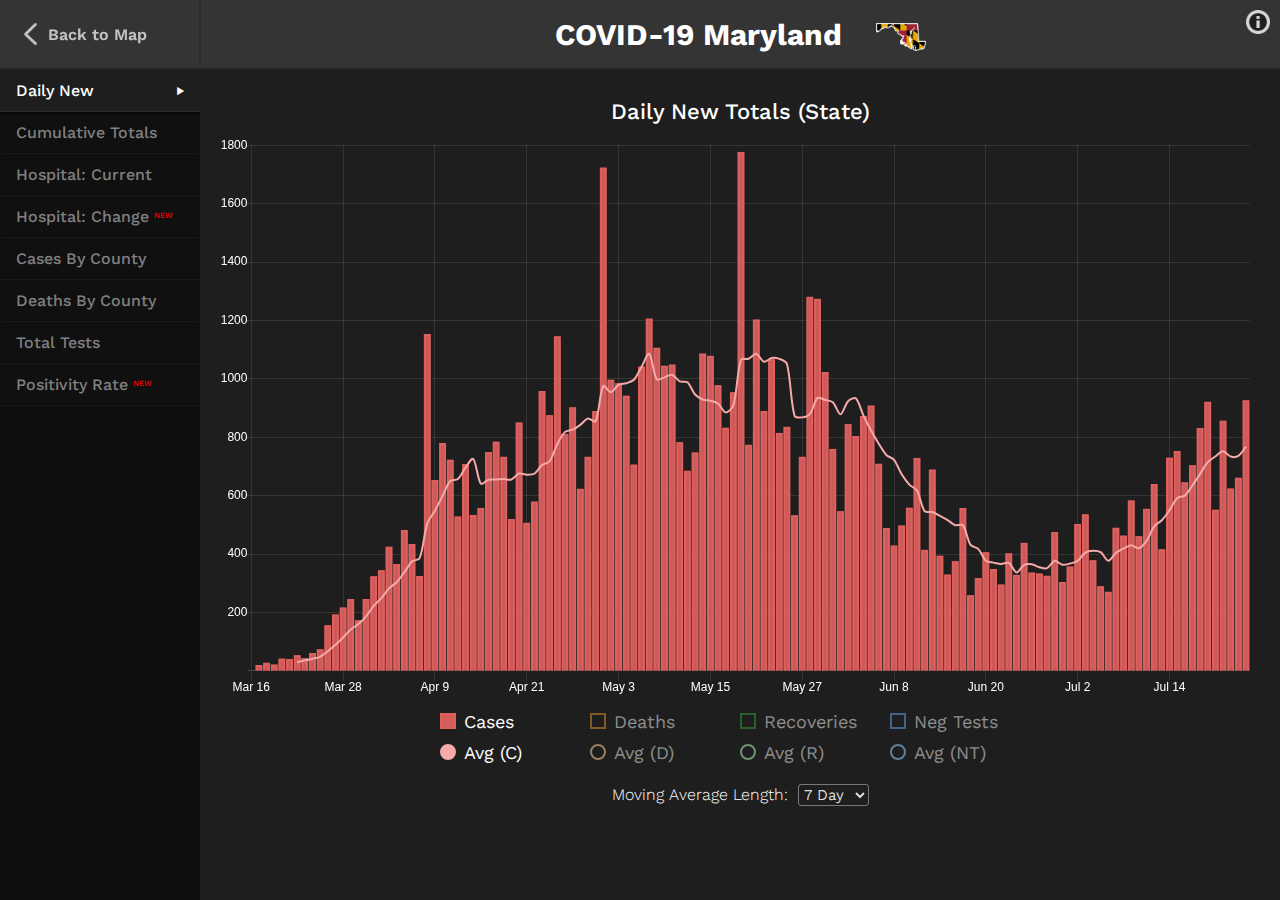
==== charts.html @ 228c08dd "Added daily new hosp chart to charts only + fixed home pg. legend" ====
<!doctype html>
<html lang="en">
<head>
  <meta charset="utf-8">
  <title>Charts - COVID-19 MD | Visualizing COVID-19 Case Data in Maryland and its counties</title>
  
  <meta name="viewport" content="width=device-width, initial-scale=1.0, maximum-scale=1.0, user-scalable=no" />
  <meta name="description" content="COVIDMD aggregates publically available covid-19 data in the state of Maryland and attempts to graph them in useful ways. This includes total cases, deaths, and recoveries over time, daily change in cases, deaths, and recoveries, and cumulative cases totals per Maryland county.">
  <meta name="theme-color" content="#303030" />
  <meta property="og:image" content="img/countycasesline.png" />
  
  <!-- Designed and developed by T Wilson ---------->
  <!-- Contact address: mail@covidmd.info ---------------->
  
  <!-- COVID MD (covidmd.info) by Tristan Wilson is licensed under a ------------------------>
  <!-- Creative Commons Attribution-NonCommercial-ShareAlike 4.0 International License.------>
  <!-- Based on data at https://en.wikipedia.org/wiki/2020_coronavirus_pandemic_in_Maryland-->
  <!-- and https://coronavirus.maryland.gov/ ------------------------------------------------>
  
  <link href="css/universal.css" rel="stylesheet" type="text/css">
  <link href="css/chartsonlyNewStyle.css" rel="stylesheet" type="text/css">
  <link href="css/bootstrap.css" rel="stylesheet" type="text/css">
  <link rel="stylesheet" href="css/leaflet.css"/>

  <!-- Global site tag (gtag.js) - Google Analytics -->
  <script async src="https://www.googletagmanager.com/gtag/js?id=UA-113461588-3"></script>
  <script>
    window.dataLayer = window.dataLayer || [];
    function gtag(){dataLayer.push(arguments);}
    gtag('js', new Date());
  
    gtag('config', 'UA-113461588-3');
  </script>


  <!--<script type="text/javascript" src="js/leaflet.js"></script>-->
  <script type="text/javascript" src="js/Chart.bundle.js"></script>
  <script type="text/javascript" src="js/utils.js"></script>

</head>

<body>
  

  <div id="container-charts">
  
    <div class="container-header">
    
      <nav class="mainNav">
        <a href="/" aria-label="Link back to home page"></a>
      </nav>  
  
      <h1>COVID-19 Maryland <img src="img/mdflagmap-lg.png" aria-hidden="true" alt="Maryland flag icon" id="mdflag"></h1>
      
      <div class="container-i" id="container-i-charts">
        <button id="button-i" aria-label="Button to open information pane about this website and its creator"></button>
        <div id="panelDesc">
          <h2>About this Project</h2>
          <p>COVIDMD is an attempt to track, aggregate, and display publically available COVID-19 data in a single, user friendly location </p>
          <h3>Data Sources</h3>
          <p>This website aggregates data from the following public sources:</p>
          <ul>
            <li><a href="https://coronavirus.maryland.gov/">Maryland Department of Health</a></li>
            <li><a href="https://github.com/nytimes/covid-19-data">New York Times: COVID-19 Data Repository</a></li>
            <li><a href="https://en.wikipedia.org/wiki/2020_coronavirus_pandemic_in_Maryland">Wikipedia: 2020 Coronavirus in Maryland</a></li>
          </ul>
          <div class="divider"></div>
          
          
          <h3>Creative Commons</h3>
          <div class="ccDesc">
            <p xmlns:dct="http://purl.org/dc/terms/" href="http://purl.org/dc/dcmitype/InteractiveResource" property="dct:title" rel="dct:type">COVID MD is licensed under:</p>
             <a rel="license" href="http://creativecommons.org/licenses/by-nc-sa/4.0/">Creative Commons Attribution-NonCommercial-ShareAlike 4.0 International License <img alt="Creative Commons License" src="https://i.creativecommons.org/l/by-nc-sa/4.0/80x15.png"/></a>        
          </div>
          
          <h3>Created By</h3>
          <p>T. Wilson</p>
          <ul>
            <li><a href="mailto:mail@covidmd.info">mail@covidmd.info</a></li>
          </ul>
        </div>
      </div>
      
    </div>


    <div class="container-chart-area">
    
      <!-------- Tabs for toggling charts -------->
      
      <div id="container-toggle-tabs" class="container-toggle-tabs">

        <a id="dropdownHead" href="javascript:void(0);" class="mobile-only" aria-expanded="false"><div id="labelDropdownHead"><p>Select a Chart</p><span class="arrowHoriz"></span></div></a>
        <ul class="box-toggle-tabs">
          <li class="toggle-tab active-tab" role="button" tabindex="0" href="#dailycases">Daily New</li>
          <li class="toggle-tab" role="button" tabindex="0" href="#totalcases">Cumulative Totals</li>
          <li class="toggle-tab" role="button" tabindex="0" href="#hospitalizations">Hospital: Current</li>
          <li class="toggle-tab" role="button" tabindex="0" href="#dailyhospitalizations">Hospital: Change <sup class="new-tag">NEW</sup></li>
          <li class="toggle-tab" role="button" tabindex="0" href="#casesbycounty">Cases By County</li>
          <li class="toggle-tab" role="button" tabindex="0" href="#deathsbycounty">Deaths By County</li>
          <li class="toggle-tab" role="button" tabindex="0" href="#totaltests">Total Tests</li>
          <li class="toggle-tab" role="button" tabindex="0" href="#totaltests">Positivity Rate <sup class="new-tag">NEW</sup></li>
        </ul>
        
      </div>
      
      
      <!-------- Charts Rendering Area -------->
      
      <div class="container-stdcharts" id="container-stdcharts">

        <div id="dailychart" class="stdcharts tab-content active-tab-content">
          <h2 class="chartTitle">Daily New Totals (State)</h2>
          <canvas id="canvasDaily"></canvas>
          <div id="legendContainerDaily"></div>
          <div class="containerDropdownCustom">
            <form>
              <label for="avgLengthMenu">Moving Average Length:</label>
              <select name="avgLengthMenu" id="avgLengthMenu" onchange="updateDatasetAvgDaily()">
                <option value="3">3 Day</option>
                <option value="7" selected>7 Day</option>
                <option value="10">10 Day</option>
                <option value="14">14 Day</option>
              </select>
            </form>
          </div>
        </div>
        
        <div id="cumulchart" class="stdcharts tab-content">
          <h2 class="chartTitle">Cumulative Totals (State)</h2>
          <canvas id="canvasCumul"></canvas>
          <div id="legendContainerCumul"></div>
        </div>

        <div id="hospchart" class="stdcharts tab-content">
          <h2 class="chartTitle">Current Hospitalizations (State)</h2>
          <canvas id="canvasHosp"></canvas>
          <div id="legendContainerHosp"></div>
        </div>

        <div id="dailyhospchart" class="stdcharts tab-content">
          <h2 class="chartTitle">Change in Hospitalizations (Stacked)</h2>
          <canvas id="canvasDailyHosp"></canvas>
          <div id="legendContainerDailyHosp"></div>
        </div>
        
        <div id="cntychart" class="stdcharts tab-content">
          <h2 class="chartTitle">Cumulative Cases by County</h2>
          <canvas id="canvasCnty"></canvas>
          <div id="legendContainerCnty"></div>
        </div>

        <div id="cntydthchart" class="stdcharts tab-content">
          <h2 class="chartTitle">Cumulative Deaths by County</h2>
          <canvas id="canvasCntyDth"></canvas>
          <div id="legendContainerCntyDth"></div>
        </div>

        <div id="testchart" class="stdcharts tab-content">
          <h2 class="chartTitle">Cumulative Test Data (State)</h2>
          <canvas id="canvasTest"></canvas>
          <div id="legendContainerTest"></div>
        </div>
        
        <div id="posratechart" class="stdcharts tab-content">
          <h2 class="chartTitle">Positivity Rate; 7 Day Avg (Reported)</h2>
          <canvas id="canvasPosRate"></canvas>
          <div id="legendContainerPosRate"></div>
        </div>
        
        <div id="forceScrollbar"></div>
      </div>
      
    </div>  
    
  </div>

  <script type="text/javascript" src="js/jquery-3.4.1.min.js"></script>
  <script type="text/javascript" src="js/us-counties.js"></script>
  <script type="text/javascript" src="js/latest.js"></script>
  <script type="text/javascript" src="js/variables.js"></script>
  <script type="text/javascript" src="js/chartsonly.js"></script>
  
  <!-- jQuery for controlling tabbed content-->
  <script type="text/javascript">
  // Toggles active tab and active tabbed content
  $(document).ready(function () {  
     var hash = $.trim( window.location.hash );
     if (hash){ $('.toggle-tab[href$="'+hash+'"]').focus();
     toggleTabs();
     } else{}
  });

  function toggleTabs() {
    var currentTabIndex = $(document.activeElement).index();

    $(".toggle-tab:eq(" + currentTabIndex + ")") 
      .addClass("active-tab")
      .parents("ul.box-toggle-tabs")
      .find("li")
      .not($(".toggle-tab:eq(" + currentTabIndex + ")"))
      .removeClass("active-tab");
    $(".tab-content:eq(" + currentTabIndex + ")")
      .addClass("active-tab-content")
      .parents("#container-stdcharts")
      .find(".tab-content")
      .not($(".tab-content:eq(" + currentTabIndex + ")"))
      .removeClass("active-tab-content");
  };

  //Accessibility: Force tabs to work with mouse OR keyboard only
  $(".box-toggle-tabs li").on('click', toggleTabs);
  $(".box-toggle-tabs li").on('keypress', function (e) {
      //enter key code is 13
      if (e.which == 13) {
          toggleTabs()
      }
  });

  
  
  //$('.toggle-tab').first().click();
  </script>
  
  
  <script type="text/javascript">     
  // Quick fix for Chrome on Android's URL bar height inclusion
  if($(window).width() <= 768) {
    var innerHeightFix = window.innerHeight;
    $("#container-charts").height(innerHeightFix);
  }else{
  }
    
    $(window).on('resize', function(){
      if($(window).width() <= 768) {
        var innerHeightFix = window.innerHeight;
        $("#container-charts").height(innerHeightFix);
      }else{
      }
    });
  </script>
  
  <script type="text/javascript">
    
    $("#dropdownHead").click(function() {
      //Toggles menu visibility and toggles menuExpanded class
      //$(".box-toggle-tabs").toggle(200).toggleClass("menuExpanded");
      $(".box-toggle-tabs").toggleClass("menuExpanded");
      
      //Checks status of menuExpanded class to set aria-expanded for accessibility
      if ($(".box-toggle-tabs").hasClass("menuExpanded")){
        $("#dropdownHead").attr("aria-expanded","true");
      }else{
        $("#dropdownHead").attr("aria-expanded","false");
      }
    });
    
    //Hides menu, removes menuExpanded class, and sets aria-exp to "false" when menu item is selected
    $(".toggle-tab").click(function() {
     if($(window).width() <= 767) {
       $(".box-toggle-tabs").removeClass("menuExpanded");
       $("#dropdownHead").attr("aria-expanded","false");
     }else{}
    });
    
  </script>
  
  
  <script type="text/javascript">
  // jQuery for controlling i panel content
  $("#button-i").click(function () {
    $(this).toggleClass("buttonActive")
    if ($("#panelDesc").hasClass("panelActive")){
      $("#panelDesc").slideUp(200).removeClass("panelActive")
      } else {
      $("#panelDesc").slideDown(200).addClass("panelActive")
      }
  });
  </script>

</body>

</html>
---- css/universal.css ----
@charset "utf-8";
/* CSS Document */

@import url('https://fonts.googleapis.com/css2?family=Work+Sans:ital,wght@0,300;0,400;0,500;0,600;1,300;1,400;1,500;1,600&display=swap');

*{font-family: 'Work Sans', sans-serif;}
*:focus{outline:1px dashed rgba(255,212,105,.5) !important;}

/*---- Scrollbar Styles ----*/

  ::-webkit-scrollbar {
    width: 8px;
  }

  ::-webkit-scrollbar-track {
    box-shadow: inset 0 0 2px rgba(100, 100, 100, 1);
    border-radius: 5px 5px 0 0;
    background: rgba(10, 10, 10, .5);
  }
  ::-webkit-scrollbar-thumb {
    background: rgba(60, 60, 60, 1.0);
    border-radius: 5px;
    border: 1px solid rgba(40, 40, 40, 1.0);
  }
  ::-webkit-scrollbar-thumb:hover {
    background: rgba(90, 90, 90, 1);
  }


.divider{
  display:block;
  width:100%;
  height:1px;
  margin: 15px 0 15px 0;
  background:rgba(0,0,0,0.2);
}

.mobile-only,
.mobile-xs-only{display:none;}

.a11y{
  position:absolute;
  display:block;
  height:0;
  width:0;
  opacity:0;
  font-size:1px;
  color:rgba(0,0,0,0);
  background:rgba(0,0,0,0);
}

.strike{text-decoration:line-through; cursor:not-allowed !important;}

@media(max-width:767px){.mobile-only{display:initial !important;}}
@media(max-width:575px){.mobile-xs-only{display:initial !important;}}



/* --- i-Button & About Pane --- */
.container-i {
 position:absolute;  
 display:block;
 z-index:3040;
 top:0;
 left:0;
 padding:0 !important; 
 margin:0 !important;  
}

#button-i {
 position:absolute;  
 display:block;  
 z-index:3042;
 padding:0px !important; 
 width: 44px;
 height:44px;
 margin:0 !important;
 border:none;
 background-color:none;
 background:url(../img/infosm.png) no-repeat;
 background-size:24px 24px;
 background-position:center center;
 opacity:.8;
 outline-offset: -4px;
 transition:.2s ease all;
}


#button-i:hover,
#button-i:focus{
 opacity:1;
 transition:.2s ease opacity;
}

#button-i.buttonActive{
 background:url(../img/infosmclose2.png) no-repeat;
 background-size:24px 24px;
 background-position:center center;
  outline-offset: -4px;
 transition:.2s ease all;
}

#panelDesc{
 position:absolute !important; 
 display:none;
 z-index:3040;
 width:30vw;
 min-width:425px;
 top:0px;
 left:2px;
 padding:35px 10px 7.5px 10px !important; 
 margin:0px !important;
 border-radius:0 0 5px 5px;
 background:rgba(255,255,255,1);
 box-shadow:0 2px 4px 0 rgba(0,0,0,.2);
}

#container-i-charts{
  width: 100%;
}
#container-i-charts #button-i{
  right:0;
}
#container-i-charts #panelDesc{
 left:initial;
 right:2px;
 padding:0px 45px 7.5px 10px !important;
}


#panelDesc.panelActive{}

#panelDesc h2,
#panelDesc h3{
 position:relative;
 display:block;
 padding:0 !important; 
 font-weight:500;
}
#panelDesc h2{
 margin:7.5px 0 0 0 !important;
 font-size: 16px; 
}
#panelDesc h3{
 margin:12.5px 0 0 0 !important;
 font-size: 14px; 
}

#panelDesc p,
#panelDesc a,
#panelDesc ul li,
#panelDesc ul li p,
#panelDesc ul li a,
#panelDesc .ccDesc p,
#panelDesc .ccDesc a{
 font-size:12px;
 line-height:120% !important;
}

#panelDesc p{
 position:relative;
 display:block;
 padding:0 !important; 
 margin:0 !important;
}

#panelDesc a{
 position:relative;
 display:inline-block;
 padding:0 !important; 
 margin:0 !important;
 font-weight:400;
 color:rgba(142,10,10,1.00);
  white-space: pre-wrap; /* CSS3 */    
  white-space: -moz-pre-wrap; /* Mozilla, since 1999 */
  white-space: -pre-wrap; /* Opera 4-6 */    
  white-space: -o-pre-wrap; /* Opera 7 */    
  word-wrap: break-word; /* Internet Explorer 5.5+ */
}

#panelDesc ul{
  padding: 0 0 0 7.5px !important;
  margin: 0 0 0 0 !important;
  list-style-type: circle !important;
  list-style-position: inside;
}

#panelDesc ul li{
  margin: 5px 0 5px 0;
}

#panelDesc ul li a{
  margin-left: -3px !important;
}

#panelDesc .ccDesc p{
  margin-bottom: 2.5px !important;
}


@media(max-width:767px){
  .container-i {
   width:100% !important;
  }
  #button-i{
   width:45px;
   height:45px;
   right:1vw;
  }
  #container-i-charts #button-i{
   top:3px;
  }
  #panelDesc,
  #container-i-charts #panelDesc{
   left:1vw;
   right:1vw;
   width:98vw;
   min-width:initial !important;
   padding:0px 45px 7.5px 10px !important; 
  }
}

/*For New Charts Page Design When Implemented (Fixes i-button positioning*/
/*@media(max-width:767px){
  .container-i {
   width:100% !important;
  }
  #button-i{
   width:45px;
   height:45px;
   right:1vw;
  }
  #container-i-charts #button-i{
   top:10px;
  }
  #panelDesc,
  #container-i-charts #panelDesc{
   left:1vw;
   right:1vw;
   width:98vw;
   min-width:initial !important;
   padding:0px 45px 7.5px 10px !important; 
  }
  #panelDesc{
   padding:0px 45px 7.5px 10px !important; 
  }
  #container-i-charts #panelDesc{
    padding:10px 45px 7.5px 10px !important; 
  }
}
*/
---- css/chartsonlyNewStyle.css ----
@charset "utf-8";
/* CSS Document */

html{}

@media(max-width: 768px){
  html, body{height:100%; color:rgba(109,81,117,1.00)}
}

#container-charts{
  position:relative;
  /*Flex Child Positioning*/
  display:flex;
  flex-flow:column nowrap;
  z-index:1000;
  height:100vh;
  width:100vw;
  overflow-x:hidden;
  overflow-y:scroll;
  left:0;
  right:0;
  background: rgba(30,30,30,1)
}

@media(max-width:767px){
 #container-charts{
   overflow-y:initial;
 }
}
/* ----------------------------- */
/* ------ Header Styles -------- */
/* ----------------------------- */
.container-header{
  position:relative;
  display:flex;
  align-items: center;
  /*Flex Self Positioning*/
  order:1;
  flex-basis:70px;
  flex-shrink:0;
  padding: 0 0;
  background:rgba(52,52,52,1);
  /*border-bottom:1px solid rgba(255,255,255,.1);*/
  border-bottom:2px solid rgba(36,36,36,1);
  box-shadow:0px 1px 1px 0 rgba(0,0,0,0.4)
}

.container-header h1{
  position:relative;
  display:block;
  flex-basis:auto;
  flex-grow:1;
  margin:0 0 0 0;
  padding:0;
  color: #fff;
  font-size:30px;
  line-height:45px;
  text-align:center;
}

.container-header h1 img{
  position:relative;
  display:inline-block;
  width:50px;
  margin:0 0 0 25px;
  font-size:0px;
}


.mainNav{
 position:relative;
 display:flex;
 align-items:center;
 left:0px;
 height:100%;
 width:201px;
 padding: 0 0 0 20px;
 z-index:3000;
 border-right:2px solid rgba(45,45,45,1);
}

.mainNav a{
 position:relative;
 display:block;
 height:22px;
 width:20px;
 color:#fff;
 font-weight:600;
 text-decoration:none !important;
 background-image:url("../img/back-active.png");
 background-position: center;
 background-repeat: no-repeat; 
 background-size: contain;
 opacity:.7;
  transition:.3s ease opacity;
}
.mainNav a:after{
  content:"Back to Map";
  position:relative;
  white-space:nowrap;
  margin-left:140%;
  font-size:16px;
  line-height:20px;
  padding:10px 0;
  text-decoration:none !important;
  opacity:1;
  transition:.3s ease all;
}
.mainNav a:hover,
.mainNav a:focus{
 color:#fff;
 font-weight:600;
 opacity:1;
  transition:.3s ease opacity;
}
.mainNav a:hover:after{
  margin-left:120%;
  text-decoration:underline !important;
    transition:.3s ease all;
}

@media(max-width: 768px){
  .container-header{
    flex-basis:65px;
    padding: 0px 0;
  }
  .container-header h1{
    margin:0px;
    font-size:22px;
    line-height:65px;
    text-align:center;
  }
  .container-header h1 img{
    width:36px;
    margin:0 0 0 15px;
  }
  .mainNav{
   display:flex;
   justify-content:center;
   align-items:center;
   height:100%;
   width:30px;
   top:0;
   left:0;
   padding:0 0 0 0;
   z-index:3000;
  }
  .mainNav a{
   height:100%;
   background-size: auto 35%;
  }
  .mainNav a:after{
    content:"";
    font-size:16px;
    line-height:20px;
    margin-left:105%;
  }
}

/* ----------------------------- */
/* ------ Chart Styles --------- */
/* ----------------------------- */

.container-chart-area {
  position:relative;
  display:block;
  order:2;
  flex-grow:0;
  flex-shrink:1;
  flex-basis:100%;
  padding:0 0 0 0 !important;
  margin:0 !important;
  background: transparent;
}

.container-toggle-tabs{
  position:relative;
  float:left;
  width:200px;
  height:100%;
  background: rgba(14,14,14,1.00);
}
.box-toggle-tabs{
  position:relative;
  /*Flex Child Positioning*/
  display:flex;
  flex-direction:column;
  flex-wrap:nowrap;
  justify-content: flex-start;
  /*Flex Self Positioning*/
  /*flex-basis:180px;
  flex-grow:0;
  flex-shrink:0;*/
  width:100%;
  height:100%;
  padding:0 !important;
  margin:0 !important;
  z-index:4000;
  background: rgba(14,14,14,1.00);
}

.toggle-tab {
  position:relative;
  display:block;
  /*Flex Self Positioning*/
  flex-grow:0;
  flex-basis:40px;
  align-self:flex-start;
  width:100%;
  padding:0 15px;
  margin: 0;
  line-height:40px;
  list-style: none;
  text-align:left;
  font-weight:500;
  color:rgba(255,255,255,0.48);
  background: rgba(38,38,38,.1);
  border-top:1px solid transparent;
  border-bottom: 1px solid rgba(100,100,100,0.1);
  border-left:1px solid transparent;
  border-right:1px solid transparent;
  cursor:pointer;
  outline:none !important;
   box-shadow: 0 -1px 1px 0 rgba(0,0,0,0),
               0 -1px 1px 0 rgba(0,0,0,.1) inset;
    transition: .2s ease-out height .1s, .05s ease background, .05s ease color;
}

.toggle-tab.active-tab {
  z-index:3020 !important;
  color:rgba(255,255,255,1);
  background: rgba(30,30,30,1);
  border-top:1px solid transparent;
  border-bottom: 1px solid rgba(100,100,100,0.2);
  border-left:1px solid transparent;
  border-right:1px solid transparent;
  box-shadow: -1px 1px 1px 0px rgba(0,0,0,0.5), 
              -1px 2px 1px 1px rgba(0,0,0,0.2),
              /*This Last shadow mimics upper border*/
              0px -1px 0px 0px rgba(100,100,100,0.2); 
    transition: .1s ease all;
}
.toggle-tab.active-tab:first-child {
  box-shadow: -1px 1px 1px 0px rgba(0,0,0,0.5), 
              -1px 2px 1px 1px rgba(0,0,0,0.2),
              /*This Last shadow mimics upper border*/
              0px -1px 0px 0px rgba(00,00,00,0.0); 
}

.toggle-tab:hover,
.toggle-tab:focus,
.toggle-tab.active-tab:hover,
.toggle-tab.active-tab:focus{
  border-left:1px solid transparent;
  border-right:1px solid transparent;
    transition: .2s ease all;
}

.toggle-tab:hover,
.toggle-tab:focus{
  color:rgba(255,255,255,0.8);
  background: rgba(26,26,26,1);
  border-bottom: 1px solid rgba(100,100,100,0.1);
  box-shadow: -1px 1px 1px 0 rgba(0,0,0,0.5),
              0px -1px 0px 0px rgba(100,100,100,0.1);
}
.toggle-tab:focus{  
  text-decoration:underline;
}
.toggle-tab.active-tab:hover,
.toggle-tab.active-tab:focus{
  text-decoration:underline;
  color:rgba(255,255,255,1);
  background: rgba(30,30,30,1);
  border-top:1px solid rgba(100,100,100,0.2);
  border-bottom: 1px solid rgba(100,100,100,0.2);
  box-shadow: -1px 1px 1px 0 rgba(0,0,0,0.5);
  cursor:default;
}

.toggle-tab.active-tab:after {
  content:"\25B6";
  position:absolute;
  font-size:12px;
  right:15px;
  /*margin-left:-15px;*/
}

.toggle-tab .new-tag{
  position:relative;
  display:inline-block;
  color:red;
  font-size:8px;
}


.container-stdcharts{
  position:relative;
  display:inline-block;
  width:calc(100% - 200px);
  z-index:3000 !important; 
  margin:0;
  padding: 15px 15px;
  background: rgba(30,30,30,1)
}

.tab-content {order: 3 !important; display:none !important; }
.tab-content.active-tab-content {order:2 !important; display:block !important;}

.stdcharts{
  position:relative;
  z-index:3000 !important; 
  /*Flex Self Positioning*/
  width:100%;
  height:68vh;
  min-height:300px;
  max-height: calc(80vw * .55);
  padding: 0;
  background: rgba(30,30,30,1)
}
 
 /* #cumulchart,#dailychart,#hospchart,#cntychart,#cntydthchart,#testchart {}*/
 
.stdcharts .chartTitle{
 color:#fff;
 font-size:22px;
 font-weight:500;
 text-align:center;
 margin:10px 0;
}

.stdcharts canvas{
  width:100%;
  height:100%;
  margin:0 auto;
  padding:0;
}

@media(max-width: 768px){
  .container-chart-area{
    padding:0 0 0 0 !important;
  }

  @keyframes blinkAttention {
    0% {background:rgba(46,46,46,1)}
    40% {background:rgba(46,46,46,1);}
    48% {background:rgba(106,106,106,1);}
    56% {background:rgba(46,46,46,1);}
    64% {background:rgba(106,106,106,1);}
    72% {background:rgba(46,46,46,1);}
    80% {background:rgba(106,106,106,1);}
    88% {background:rgba(46,46,46,1);}
  }

  @keyframes shrinkDown {
    0% {height:0px;}
    30% {height:0px;}
    40% {height:342px;}
    90% {height:342px;}
    100% {height:0px;}
  }

  .container-toggle-tabs{
    z-index:3030;
    position:fixed;
    display:block;
    left:0;
    bottom:0px;
    width:100%;
    margin:0;
    height:auto;
    overflow:visible;
    background: rgba(21,21,21,.6);
  }

  #dropdownHead{
    z-index:4090;
    position:relative !important;
    display:flex !important;
    flex-direction: row;
    justify-content: center;
    flex-wrap:nowrap;
    order:1;
    width:100%;
    height:40px;
    padding:0px;
    color:#fff;
    background:rgba(46,46,46,1);
    border-top:0px solid rgba(36,36,36,1);
    box-shadow:0px -1px 0px 1px rgba(36,36,36,1),
               0px -2px 1px 0 rgba(0,0,0,0.2);
    animation: 3s ease-out 0s 1 blinkAttention;
  }


  #dropdownHead:focus{
    /*background:rgba(50,50,50,1);*/
    outline:none !important;
  }
  
  #dropdownHead:hover,
  #dropdownHead[aria-expanded="true"]{
    text-decoration:none !important;
    background:rgba(52,52,52,1);
    outline:none !important;
  }
  #dropdownHead[aria-expanded="true"]{
  }
  
  #labelDropdownHead{
    position:relative;
    display:flex;
    flex-direction:row;
    justify-content:center;
    align-items:center;
    height:40px;
    width:auto;
    margin:0 0 0 0;
    z-index:3000;
    /*border:1px solid #ffffff;*/
  }
  
  #labelDropdownHead p{
    position:relative;
    display:block;
    width:auto;
    height:auto;
    margin:0;
    padding:0 15px;
    font-size:16px;
    font-weight:500;
    line-height:40px;
    white-space:nowrap;
    border:none;
    background:rgba(0,0,0,0);
  }
  
  #dropdownHead .arrowHoriz {
    position: relative;
    display: block;
    width: 12px;
    height: 12px;
    margin: 0 0 0 0;
    -webkit-transform: rotate(0deg) translate(0, 3px);
            transform: rotate(0deg) translate(0, 3px);
    -webkit-transform-origin: center center;
            transform-origin: center center;
  }
  #dropdownHead[aria-expanded="false"] #labelDropdownHead .arrowHoriz{
    -webkit-transition: 0.2s transform ease .2s;
            transition: 0.2s transform ease .2s;
  }
  #dropdownHead[aria-expanded="true"] #labelDropdownHead .arrowHoriz{
    -webkit-transform: rotate(180deg) translate(0, 3px);
            transform: rotate(180deg) translate(0, 3px);
    -webkit-transition: 0.2s transform ease .2s;
            transition: 0.2s transform ease .2s;
  }
  
  .arrowHoriz:after{
    content:"";
    position: absolute;
    width: 12px;
    height: 12px;
    top: 0;
    margin:0;
    border-color:rgba(255,255,255,1.0);
    border-bottom: 2px solid;
    border-left: 2px solid;
    -webkit-transform: rotate(135deg);
            transform: rotate(135deg);
  }

  .box-toggle-tabs{
    position:relative;
    display:flex;
    order:2;
    width:100%;
    height:0px;
    overflow:hidden;
    animation: 3s ease-out 0s 1 shrinkDown;
    transition: .3s ease-out all;
  }

  
  .box-toggle-tabs.menuExpanded{
    position:relative;
    height:342px;
  }

  .toggle-tab {
    font-size:14px;
    line-height:40px;
  }
  
  .toggle-tab,
  .toggle-tab:hover,
  .toggle-tab:focus,
  .toggle-tab.active-tab,
  .toggle-tab.active-tab,
  .toggle-tab.active-tab:hover,
  .toggle-tab.active-tab:focus {
    box-shadow:none;
  }
  .toggle-tab.active-tab:after {
    transform:rotate(-90deg);
  }
  
  .container-stdcharts{
    width:100%;
    margin: 0 0 0 0;
    padding: 30px 5px 15px 7.5px;
  }
  .stdcharts{
   
  }
  #cumulchart,
  #dailychart,
  #hospchart,
  #dailyhospchart,
  #cntychart,
  #cntydthchart,
  #testchart,
  #posratechart{
    max-height: calc(95vw * .7);
  } 
  .stdcharts .chartTitle{
   font-size:18px;
   margin:0px 0 10px 0 !important;
  }  
}

@media (max-width: 575px){
  .toggle-tab {

  }
  .toggle-tab:hover,
  .toggle-tab:focus{

  }
  .toggle-tab.active-tab,
  .toggle-tab.active-tab:hover,
  .toggle-tab.active-tab:focus {

  }
  .stdcharts{
   margin:0 auto;
  }
  #cumulchart,
  #dailychart,
  #hospchart,
  #dailyhospchart,
  #cntychart,
  #cntydthchart,
  #testchart{
    max-height: calc(95vw * .6);
  } 
  .stdcharts .chartTitle{
   font-size:18px;
   margin:10px 0;
  }  
}



/*--- Cumulative & Daily Chart Custom Legends --- */
#legendContainerCumul,
#legendContainerDaily,
#legendContainerTest,
#legendContainerHosp,
#legendContainerDailyHosp,
#legendContainerPosRate{
  width:100%;
  height:auto;
  z-index:3000;
}
#legendContainerCumul,
#legendContainerTest,
#legendContainerHosp,
#legendContainerDailyHosp,
#legendContainerPosRate{
  max-width:600px;
  margin:15px auto 7.5px auto;
}

#legendContainerDaily{
  max-width:600px;
  margin:5px auto 0px auto;
}

#legendContainerCumul> ul,
#legendContainerDaily> ul,
#legendContainerTest> ul,
#legendContainerHosp> ul,
#legendContainerDailyHosp> ul,
#legendContainerPosRate > ul{
  display:flex;
  justify-content:center;
  flex-flow: row wrap;
  padding:0;
}

/* Daily Chart Legend Items + Text Style */
#legendContainerCumul li,
#legendContainerDaily li,
#legendContainerTest li,
#legendContainerHosp li,
#legendContainerDailyHosp li,
#legendContainerPosRate li{
  display:block;
  flex-grow:0;
  cursor: pointer;
  margin:0 0 0 0;
  color:#fff;
  font-size:18px;
  font-weight:400;
}

#legendContainerCumul li,
#legendContainerTest li,
#legendContainerHosp li,
#legendContainerDailyHosp li,
#legendContainerPosRate li{
  flex-basis:auto;
  padding:5px 20px;
}

#legendContainerDaily li {
  flex-basis:25%;
  padding:2px 0px;
}

#legendContainerCumul li.hiddentrue,
#legendContainerDaily li.hiddentrue,
#legendContainerTest li.hiddentrue,
#legendContainerHosp li.hiddentrue,
#legendContainerDailyHosp li.hiddentrue,
#legendContainerPosRate li.hiddentrue{
  color:rgba(255,255,255,0.5)
} 

#legendContainerCumul li:hover,
#legendContainerDaily li:hover,
#legendContainerTest li:hover,
#legendContainerHosp li:hover,
#legendContainerDailyHosp li:hover,
#legendContainerPosRate li:hover{
  text-decoration:underline;
}

/*Fixing the order of the legend listings*/
#legendContainerDaily li:nth-child(1) {order:5;}
#legendContainerDaily li:nth-child(2) {order:6;}
#legendContainerDaily li:nth-child(3) {order:7;}
#legendContainerDaily li:nth-child(4) {order:8;}

#legendContainerDaily li:nth-child(5) {order:1;}
#legendContainerDaily li:nth-child(6) {order:2;}
#legendContainerDaily li:nth-child(7) {order:3;}
#legendContainerDaily li:nth-child(8) {order:4;}

/* - Daily Legend Item Shape Style (Also ".legendSquareDaily") - */
#legendContainerCumul li span,
#legendContainerDaily li span,
#legendContainerTest li span,
#legendContainerHosp li span,
#legendContainerDailyHosp li span,
#legendContainerPosRate li span{
  position: relative;
  display:inline-block;
  margin:0 7.5px -1px 0;
  padding: 0;
  height:16px;
  width:16px;
  z-index: 1000;
  border:2px solid;
  border-radius:50%;
  transition:.1s ease background;
}


#legendContainerCumul li:hover span,
#legendContainerDaily li:hover span,
#legendContainerTest li:hover span,
#legendContainerHosp li:hover span,
#legendContainerDailyHosp li:hover span,
#legendContainerPosRate li:hover span{
  border:2px solid;
  filter:brightness(90%);
}

#legendContainerCumul li.hiddentrue span,
#legendContainerDaily li.hiddentrue span,
#legendContainerTest li.hiddentrue span,
#legendContainerHosp li.hiddentrue span,
#legendContainerDailyHosp li.hiddentrue span,
#legendContainerPosRate li.hiddentrue span{
  border:2px solid;
  background:transparent !important;
  filter:brightness(60%);
}

#legendContainerCumul li.hiddentrue:hover span,
#legendContainerDaily li.hiddentrue:hover span,
#legendContainerTest li.hiddentrue:hover span,
#legendContainerHosp li.hiddentrue:hover span,
#legendContainerDailyHosp li.hiddentrue:hover span,
#legendContainerPosRate li.hiddentrue:hover span{
    filter:brightness(80%);
}

#legendContainerDaily li:nth-child(1) span {border-radius:50%;}
#legendContainerDaily li:nth-child(2) span {border-radius:50%;}
#legendContainerDaily li:nth-child(3) span {border-radius:50%;}
#legendContainerDaily li:nth-child(4) span {border-radius:50%;}

#legendContainerDaily li:nth-child(5) span {border-radius:0%;}
#legendContainerDaily li:nth-child(6) span {border-radius:0%;}
#legendContainerDaily li:nth-child(7) span {border-radius:0%;}
#legendContainerDaily li:nth-child(8) span {border-radius:0%;}


@media (max-width: 991px){

}

@media (max-width: 767px){

}

@media (max-width: 575px){
  #legendContainerCumul> ul,
  #legendContainerDaily> ul,
  #legendContainerTest> ul,
  #legendContainerHosp> ul,
  #legendContainerDailyHosp> ul,
  #legendContainerPosRate> ul{
    padding:0 2%;
  }
  #legendContainerDaily> ul{
    padding:0 1%;
  }

  #legendContainerCumul> ul,
  #legendContainerTest> ul{
    justify-content:flex-start;
  }
 
  #legendContainerTest> ul,
  #legendContainerHosp> ul,
  #legendContainerDailyHosp ul,
  #legendContainerPosRate > ul{
    justify-content:center;
  }

  #legendContainerCumul li,
  #legendContainerDaily li,
  #legendContainerTest li,
  #legendContainerHosp li,
  #legendContainerDailyHosp li,
  #legendContainerPosRate li{
    font-size:16px;
    padding:5px 0px;
  }
  
  #legendContainerCumul li{
    flex-basis:33%;
  }

  #legendContainerDaily li{
    overflow:hidden;
    white-space:nowrap;
  }
  
  #legendContainerDaily li:nth-child(5),#legendContainerDaily li:nth-child(1){flex-basis:21%;}
  #legendContainerDaily li:nth-child(6),#legendContainerDaily li:nth-child(2){flex-basis:22%;}
  #legendContainerDaily li:nth-child(7),#legendContainerDaily li:nth-child(3){flex-basis:29%;}
  #legendContainerDaily li:nth-child(8),#legendContainerDaily li:nth-child(4){flex-basis:27%;}
  
  #legendContainerTest li,
  #legendContainerHosp li,
  #legendContainerDailyHosp li{
    flex-basis:40%;
  }  
  #legendContainerPosRate li{
    flex-basis:auto;
  }  
  #legendContainerCumul li span,
  #legendContainerDaily li span,
  #legendContainerTest li span,
  #legendContainerHosp li span,
  #legendContainerDailyHosp li span,
  #legendContainerPosRate li span{
    margin:0 5px -1px 0;
    height:14px;
    width:14px;
  }

  #legendContainerDaily li span{
    margin:0 3px -2px 0;
  }
}

@media(max-width:370px){
  #legendContainerCumul li,
  #legendContainerDaily li,
  #legendContainerTest li,
  #legendContainerHosp li,
  #legendContainerDailyHosp li,
  #legendContainerPosRate li{
    font-size:14px;
  }
}


/*--- County Chart Custom Legend --- */
#legendContainerCnty,
#legendContainerCntyDth{
  width:100%;     
  height:auto;
  z-index:3000;
}

#legendContainerCnty> ul,
#legendContainerCntyDth> ul{
  display:flex;
  justify-content:space-between;
  flex-wrap: wrap;
  padding:0 0;
}

#boxToggleCntyOff,
#boxToggleCntyDthOff{
  width:100%;
  padding:15px 0 7.5px 0;
}

#toggleCntyOff,
#toggleCntyDthOff{
  display:inline-block;
  z-index:3003; 
  padding:4px 7.5px; 
  font-size:15px; 
  font-weight:500; 
  color:#ccc; 
  
  border:2px solid #ccc;
  border-radius:4px;
  background:transparent;
}
#toggleCntyOff:before,
#toggleCntyDthOff:before{
  content:"\\";
  position:relative;
  display:inline-block;
  margin-right:5px;
  height:14px;
  width:14px;
  font-size:14px;
  font-weight:500;
  line-height:10px;
  color:#ccc;
  
  border:2px solid #ccc;   
  text-align:center;
  border-radius:50%;
}

/* County Chart Legend Items + Text Style (Also ".legendItemCnty") */
#legendContainerCnty li,
#legendContainerCntyDth li {
  display:block;
  flex-basis:20%;
  flex-grow:0;
  cursor: pointer;
  margin:0 0 0 0;
  color:#fff;
  font-size:18px;
  font-weight:400;
}
#legendContainerCnty li:last-child,
#legendContainerCntyDth li:last-child {
  flex-grow:2 !important;
}

/* - Legend Item Circle Style (Also ".legendCircleCnty") - */
#legendContainerCnty li span,
#legendContainerCntyDth li span {
  position: relative;
  display:inline-block;
  margin:0 7.5px -1px 0;
  padding: 0;
  height:16px;
  width:16px;
  border-radius: 13px;
  z-index: 1000;
}

#legendContainerCnty li.hiddentrue span,
#legendContainerCntyDth li.hiddentrue span {
  border:2px solid;
  background:transparent !important;
}


@media (max-width: 991px){
  #legendContainerCnty li,
  #legendContainerCntyDth li {
    flex-basis:25%;
  }

}

@media (max-width: 767px){
  #legendContainerCnty li,
  #legendContainerCntyDth li {
    flex-basis:33.3%;
  }

}

@media (max-width: 575px){
  #boxToggleCntyOff,
  #boxToggleCntyDthOff{
    padding:15px 0 7.5px 3%;
  }
  #toggleCntyOff,
  #toggleCntyDthOff{
    padding:2px 5px; 
    font-size:13px; 
    border:1px solid #ccc;
    border-radius:4px;
    background:transparent;
  }
  
  #toggleCntyOff:before,
  #toggleCntyDthOff:before{
    margin-right:3px;
    height:12px;
    width:12px;
    font-size:12px;
    line-height:8px;
  }

  #legendContainerCnty> ul,
  #legendContainerCntyDth> ul{
    padding:0 4%;
  }

  #legendContainerCnty li,
  #legendContainerCntyDth li {
    padding:2.5px 0;
    flex-basis:42%;
    font-size:16px;
  }
  #legendContainerCnty li:last-child,
  #legendContainerCntyDth li:last-child {
    flex-grow:0 !important;
  }
  #legendContainerCnty li span,
  #legendContainerCntyDth li span {
    margin:0 5px -1px 0;
    height:14px;
    width:14px;
  }
}

@media(max-width:370px){
  #legendContainerCnty li,
  #legendContainerCntyDth li {
    font-size:14px;
  }
}

form{line-height:100% !important;}

.containerDropdownCustom{
  display:flex;
  justify-content:center;
  width:100%;
  padding:0 !important;
  margin:0 !important;
}

.containerDropdownCustom label{
  margin:0 0 5px 0 !important;
  padding:0 !important;
  line-height:100% !important;
  font-size:16px;
  color:#fff;
}

.containerDropdownCustom select{
  position:relative;
  display:inline;
  margin: 0 0 0 5px !important;
  padding:0px 1px !important;
  font-size:15px;
  color:#ddd;
  border-radius:3px;
  background:transparent;  
  border:1px solid rgba(255,255,255,0.4);
  /*box-shadow:0 0 0 1px rgba(255,255,255,0.3);*/
  cursor:pointer;
}
.containerDropdownCustom option{
    font-size:15px;
  color:#444;
  border-radius:2px;
  background:transparent;
}
---- css/leaflet.css ----
/* required styles */

.leaflet-pane,
.leaflet-tile,
.leaflet-marker-icon,
.leaflet-marker-shadow,
.leaflet-tile-container,
.leaflet-pane > svg,
.leaflet-pane > canvas,
.leaflet-zoom-box,
.leaflet-image-layer,
.leaflet-layer {
	position: absolute;
	left: 0;
	top: 0;
	}
.leaflet-container {
	overflow: hidden;
	}
.leaflet-tile,
.leaflet-marker-icon,
.leaflet-marker-shadow {
	-webkit-user-select: none;
	   -moz-user-select: none;
	        user-select: none;
	  -webkit-user-drag: none;
	}
/* Prevents IE11 from highlighting tiles in blue */
.leaflet-tile::selection {
	background: transparent;
}
/* Safari renders non-retina tile on retina better with this, but Chrome is worse */
.leaflet-safari .leaflet-tile {
	image-rendering: -webkit-optimize-contrast;
	}
/* hack that prevents hw layers "stretching" when loading new tiles */
.leaflet-safari .leaflet-tile-container {
	width: 1600px;
	height: 1600px;
	-webkit-transform-origin: 0 0;
	}
.leaflet-marker-icon,
.leaflet-marker-shadow {
	display: block;
	}
/* .leaflet-container svg: reset svg max-width decleration shipped in Joomla! (joomla.org) 3.x */
/* .leaflet-container img: map is broken in FF if you have max-width: 100% on tiles */
.leaflet-container .leaflet-overlay-pane svg,
.leaflet-container .leaflet-marker-pane img,
.leaflet-container .leaflet-shadow-pane img,
.leaflet-container .leaflet-tile-pane img,
.leaflet-container img.leaflet-image-layer,
.leaflet-container .leaflet-tile {
	max-width: none !important;
	max-height: none !important;
	}

.leaflet-container.leaflet-touch-zoom {
	-ms-touch-action: pan-x pan-y;
	touch-action: pan-x pan-y;
	}
.leaflet-container.leaflet-touch-drag {
	-ms-touch-action: pinch-zoom;
	/* Fallback for FF which doesn't support pinch-zoom */
	touch-action: none;
	touch-action: pinch-zoom;
}
.leaflet-container.leaflet-touch-drag.leaflet-touch-zoom {
	-ms-touch-action: none;
	touch-action: none;
}
.leaflet-container {
	-webkit-tap-highlight-color: transparent;
}
.leaflet-container a {
	-webkit-tap-highlight-color: rgba(51, 181, 229, 0.4);
}
.leaflet-tile {
	filter: inherit;
	visibility: hidden;
	}
.leaflet-tile-loaded {
	visibility: inherit;
	}
.leaflet-zoom-box {
	width: 0;
	height: 0;
	-moz-box-sizing: border-box;
	     box-sizing: border-box;
	z-index: 800;
	}
/* workaround for https://bugzilla.mozilla.org/show_bug.cgi?id=888319 */
.leaflet-overlay-pane svg {
	-moz-user-select: none;
	}

.leaflet-pane         { z-index: 400; }

.leaflet-tile-pane    { z-index: 200; }
.leaflet-overlay-pane { z-index: 400; }
.leaflet-shadow-pane  { z-index: 500; }
.leaflet-marker-pane  { z-index: 600; }
.leaflet-tooltip-pane   { z-index: 650; }
.leaflet-popup-pane   { z-index: 700; }

.leaflet-map-pane canvas { z-index: 100; }
.leaflet-map-pane svg    { z-index: 200; }

.leaflet-vml-shape {
	width: 1px;
	height: 1px;
	}
.lvml {
	behavior: url(#default#VML);
	display: inline-block;
	position: absolute;
	}


/* control positioning */

.leaflet-control {
	position: relative;
	z-index: 800;
	pointer-events: visiblePainted; /* IE 9-10 doesn't have auto */
	pointer-events: auto;
	}
.leaflet-top,
.leaflet-bottom {
	position: absolute;
	z-index: 1000;
	pointer-events: none;
	}
.leaflet-top {
	top: 0;
	}
.leaflet-right {
	right: 0;
	}
.leaflet-bottom {
	bottom: 0;
	}
.leaflet-left {
	left: 0;
	}
.leaflet-control {
	float: left;
	clear: both;
	}
.leaflet-right .leaflet-control {
	float: right;
	}
.leaflet-top .leaflet-control {
	margin-top: 10px;
	}
.leaflet-bottom .leaflet-control {
	margin-bottom: 10px;
	}
.leaflet-left .leaflet-control {
	margin-left: 10px;
	}
.leaflet-right .leaflet-control {
	margin-right: 10px;
	}


/* zoom and fade animations */

.leaflet-fade-anim .leaflet-tile {
	will-change: opacity;
	}
.leaflet-fade-anim .leaflet-popup {
	opacity: 0;
	-webkit-transition: opacity 0.2s linear;
	   -moz-transition: opacity 0.2s linear;
	        transition: opacity 0.2s linear;
	}
.leaflet-fade-anim .leaflet-map-pane .leaflet-popup {
	opacity: 1;
	}
.leaflet-zoom-animated {
	-webkit-transform-origin: 0 0;
	    -ms-transform-origin: 0 0;
	        transform-origin: 0 0;
	}
.leaflet-zoom-anim .leaflet-zoom-animated {
	will-change: transform;
	}
.leaflet-zoom-anim .leaflet-zoom-animated {
	-webkit-transition: -webkit-transform 0.25s cubic-bezier(0,0,0.25,1);
	   -moz-transition:    -moz-transform 0.25s cubic-bezier(0,0,0.25,1);
	        transition:         transform 0.25s cubic-bezier(0,0,0.25,1);
	}
.leaflet-zoom-anim .leaflet-tile,
.leaflet-pan-anim .leaflet-tile {
	-webkit-transition: none;
	   -moz-transition: none;
	        transition: none;
	}

.leaflet-zoom-anim .leaflet-zoom-hide {
	visibility: hidden;
	}


/* cursors */

.leaflet-interactive {
	cursor: pointer;
	}
.leaflet-grab {
	cursor: -webkit-grab;
	cursor:    -moz-grab;
	cursor:         grab;
	}
.leaflet-crosshair,
.leaflet-crosshair .leaflet-interactive {
	cursor: crosshair;
	}
.leaflet-popup-pane,
.leaflet-control {
	cursor: auto;
	}
.leaflet-dragging .leaflet-grab,
.leaflet-dragging .leaflet-grab .leaflet-interactive,
.leaflet-dragging .leaflet-marker-draggable {
	cursor: move;
	cursor: -webkit-grabbing;
	cursor:    -moz-grabbing;
	cursor:         grabbing;
	}

/* marker & overlays interactivity */
.leaflet-marker-icon,
.leaflet-marker-shadow,
.leaflet-image-layer,
.leaflet-pane > svg path,
.leaflet-tile-container {
	pointer-events: none;
	}

.leaflet-marker-icon.leaflet-interactive,
.leaflet-image-layer.leaflet-interactive,
.leaflet-pane > svg path.leaflet-interactive,
svg.leaflet-image-layer.leaflet-interactive path {
	pointer-events: visiblePainted; /* IE 9-10 doesn't have auto */
	pointer-events: auto;
	}

/* visual tweaks */

.leaflet-container {
	background: #ddd;
	outline: 0;
	}
.leaflet-container a {
	color: #0078A8;
	}
.leaflet-container a.leaflet-active {
	outline: 2px solid orange;
	}
.leaflet-zoom-box {
	border: 2px dotted #38f;
	background: rgba(255,255,255,0.5);
	}


/* general typography */
.leaflet-container {
	font: 12px/1.5 "Helvetica Neue", Arial, Helvetica, sans-serif;
	}


/* general toolbar styles */

.leaflet-bar {
	box-shadow: 0 1px 5px rgba(0,0,0,0.65);
	border-radius: 4px;
	}
.leaflet-bar a,
.leaflet-bar a:hover {
	background-color: #fff;
	border-bottom: 1px solid #ccc;
	width: 26px;
	height: 26px;
	line-height: 26px;
	display: block;
	text-align: center;
	text-decoration: none;
	color: black;
	}
.leaflet-bar a,
.leaflet-control-layers-toggle {
	background-position: 50% 50%;
	background-repeat: no-repeat;
	display: block;
	}
.leaflet-bar a:hover {
	background-color: #f4f4f4;
	}
.leaflet-bar a:first-child {
	border-top-left-radius: 4px;
	border-top-right-radius: 4px;
	}
.leaflet-bar a:last-child {
	border-bottom-left-radius: 4px;
	border-bottom-right-radius: 4px;
	border-bottom: none;
	}
.leaflet-bar a.leaflet-disabled {
	cursor: default;
	background-color: #f4f4f4;
	color: #bbb;
	}

.leaflet-touch .leaflet-bar a {
	width: 30px;
	height: 30px;
	line-height: 30px;
	}
.leaflet-touch .leaflet-bar a:first-child {
	border-top-left-radius: 2px;
	border-top-right-radius: 2px;
	}
.leaflet-touch .leaflet-bar a:last-child {
	border-bottom-left-radius: 2px;
	border-bottom-right-radius: 2px;
	}

/* zoom control */

.leaflet-control-zoom-in,
.leaflet-control-zoom-out {
	font: bold 18px 'Lucida Console', Monaco, monospace;
	text-indent: 1px;
	}

.leaflet-touch .leaflet-control-zoom-in, .leaflet-touch .leaflet-control-zoom-out  {
	font-size: 22px;
	}


/* layers control */

.leaflet-control-layers {
	box-shadow: 0 1px 5px rgba(0,0,0,0.4);
	background: #fff;
	border-radius: 5px;
	}
.leaflet-control-layers-toggle {
	background-image: url(images/layers.png);
	width: 36px;
	height: 36px;
	}
.leaflet-retina .leaflet-control-layers-toggle {
	background-image: url(images/layers-2x.png);
	background-size: 26px 26px;
	}
.leaflet-touch .leaflet-control-layers-toggle {
	width: 44px;
	height: 44px;
	}
.leaflet-control-layers .leaflet-control-layers-list,
.leaflet-control-layers-expanded .leaflet-control-layers-toggle {
	display: none;
	}
.leaflet-control-layers-expanded .leaflet-control-layers-list {
	display: block;
	position: relative;
	}
.leaflet-control-layers-expanded {
	padding: 6px 10px 6px 6px;
	color: #333;
	background: #fff;
	}
.leaflet-control-layers-scrollbar {
	overflow-y: scroll;
	overflow-x: hidden;
	padding-right: 5px;
	}
.leaflet-control-layers-selector {
	margin-top: 2px;
	position: relative;
	top: 1px;
	}
.leaflet-control-layers label {
	display: block;
	}
.leaflet-control-layers-separator {
	height: 0;
	border-top: 1px solid #ddd;
	margin: 5px -10px 5px -6px;
	}

/* Default icon URLs */
.leaflet-default-icon-path {
	background-image: url(images/marker-icon.png);
	}


/* attribution and scale controls */

.leaflet-container .leaflet-control-attribution {
	background: #fff;
	background: rgba(255, 255, 255, 0.7);
	margin: 0;
	}
.leaflet-control-attribution,
.leaflet-control-scale-line {
	padding: 0 5px;
	color: #333;
	}
.leaflet-control-attribution a {
	text-decoration: none;
	}
.leaflet-control-attribution a:hover {
	text-decoration: underline;
	}
.leaflet-container .leaflet-control-attribution,
.leaflet-container .leaflet-control-scale {
	font-size: 11px;
	}
.leaflet-left .leaflet-control-scale {
	margin-left: 5px;
	}
.leaflet-bottom .leaflet-control-scale {
	margin-bottom: 5px;
	}
.leaflet-control-scale-line {
	border: 2px solid #777;
	border-top: none;
	line-height: 1.1;
	padding: 2px 5px 1px;
	font-size: 11px;
	white-space: nowrap;
	overflow: hidden;
	-moz-box-sizing: border-box;
	     box-sizing: border-box;

	background: #fff;
	background: rgba(255, 255, 255, 0.5);
	}
.leaflet-control-scale-line:not(:first-child) {
	border-top: 2px solid #777;
	border-bottom: none;
	margin-top: -2px;
	}
.leaflet-control-scale-line:not(:first-child):not(:last-child) {
	border-bottom: 2px solid #777;
	}

.leaflet-touch .leaflet-control-attribution,
.leaflet-touch .leaflet-control-layers,
.leaflet-touch .leaflet-bar {
	box-shadow: none;
	}
.leaflet-touch .leaflet-control-layers,
.leaflet-touch .leaflet-bar {
	border: 2px solid rgba(0,0,0,0.2);
	background-clip: padding-box;
	}


/* popup */

.leaflet-popup {
	position: absolute;
	text-align: center;
	margin-bottom: 20px;
	}
.leaflet-popup-content-wrapper {
	padding: 1px;
	text-align: left;
	border-radius: 12px;
	}
.leaflet-popup-content {
	margin: 13px 19px;
	line-height: 1.4;
	}
.leaflet-popup-content p {
	margin: 18px 0;
	}
.leaflet-popup-tip-container {
	width: 40px;
	height: 20px;
	position: absolute;
	left: 50%;
	margin-left: -20px;
	overflow: hidden;
	pointer-events: none;
	}
.leaflet-popup-tip {
	width: 17px;
	height: 17px;
	padding: 1px;

	margin: -10px auto 0;

	-webkit-transform: rotate(45deg);
	   -moz-transform: rotate(45deg);
	    -ms-transform: rotate(45deg);
	        transform: rotate(45deg);
	}
.leaflet-popup-content-wrapper,
.leaflet-popup-tip {
	background: white;
	color: #333;
	box-shadow: 0 3px 14px rgba(0,0,0,0.4);
	}
.leaflet-container a.leaflet-popup-close-button {
	position: absolute;
	top: 0;
	right: 0;
	padding: 4px 4px 0 0;
	border: none;
	text-align: center;
	width: 18px;
	height: 14px;
	font: 16px/14px Tahoma, Verdana, sans-serif;
	color: #c3c3c3;
	text-decoration: none;
	font-weight: bold;
	background: transparent;
	}
.leaflet-container a.leaflet-popup-close-button:hover {
	color: #999;
	}
.leaflet-popup-scrolled {
	overflow: auto;
	border-bottom: 1px solid #ddd;
	border-top: 1px solid #ddd;
	}

.leaflet-oldie .leaflet-popup-content-wrapper {
	zoom: 1;
	}
.leaflet-oldie .leaflet-popup-tip {
	width: 24px;
	margin: 0 auto;

	-ms-filter: "progid:DXImageTransform.Microsoft.Matrix(M11=0.70710678, M12=0.70710678, M21=-0.70710678, M22=0.70710678)";
	filter: progid:DXImageTransform.Microsoft.Matrix(M11=0.70710678, M12=0.70710678, M21=-0.70710678, M22=0.70710678);
	}
.leaflet-oldie .leaflet-popup-tip-container {
	margin-top: -1px;
	}

.leaflet-oldie .leaflet-control-zoom,
.leaflet-oldie .leaflet-control-layers,
.leaflet-oldie .leaflet-popup-content-wrapper,
.leaflet-oldie .leaflet-popup-tip {
	border: 1px solid #999;
	}


/* div icon */

.leaflet-div-icon {
	background: #fff;
	border: 1px solid #666;
	}


/* Tooltip */
/* Base styles for the element that has a tooltip */
.leaflet-tooltip {
	position: absolute;
	padding: 6px;
	background-color: #fff;
	border: 1px solid #fff;
	border-radius: 3px;
	color: #222;
	white-space: nowrap;
	-webkit-user-select: none;
	-moz-user-select: none;
	-ms-user-select: none;
	user-select: none;
	pointer-events: none;
	box-shadow: 0 1px 3px rgba(0,0,0,0.4);
	}
.leaflet-tooltip.leaflet-clickable {
	cursor: pointer;
	pointer-events: auto;
	}
.leaflet-tooltip-top:before,
.leaflet-tooltip-bottom:before,
.leaflet-tooltip-left:before,
.leaflet-tooltip-right:before {
	position: absolute;
	pointer-events: none;
	border: 6px solid transparent;
	background: transparent;
	content: "";
	}

/* Directions */

.leaflet-tooltip-bottom {
	margin-top: 6px;
}
.leaflet-tooltip-top {
	margin-top: -6px;
}
.leaflet-tooltip-bottom:before,
.leaflet-tooltip-top:before {
	left: 50%;
	margin-left: -6px;
	}
.leaflet-tooltip-top:before {
	bottom: 0;
	margin-bottom: -12px;
	border-top-color: #fff;
	}
.leaflet-tooltip-bottom:before {
	top: 0;
	margin-top: -12px;
	margin-left: -6px;
	border-bottom-color: #fff;
	}
.leaflet-tooltip-left {
	margin-left: -6px;
}
.leaflet-tooltip-right {
	margin-left: 6px;
}
.leaflet-tooltip-left:before,
.leaflet-tooltip-right:before {
	top: 50%;
	margin-top: -6px;
	}
.leaflet-tooltip-left:before {
	right: 0;
	margin-right: -12px;
	border-left-color: #fff;
	}
.leaflet-tooltip-right:before {
	left: 0;
	margin-left: -12px;
	border-right-color: #fff;
	}
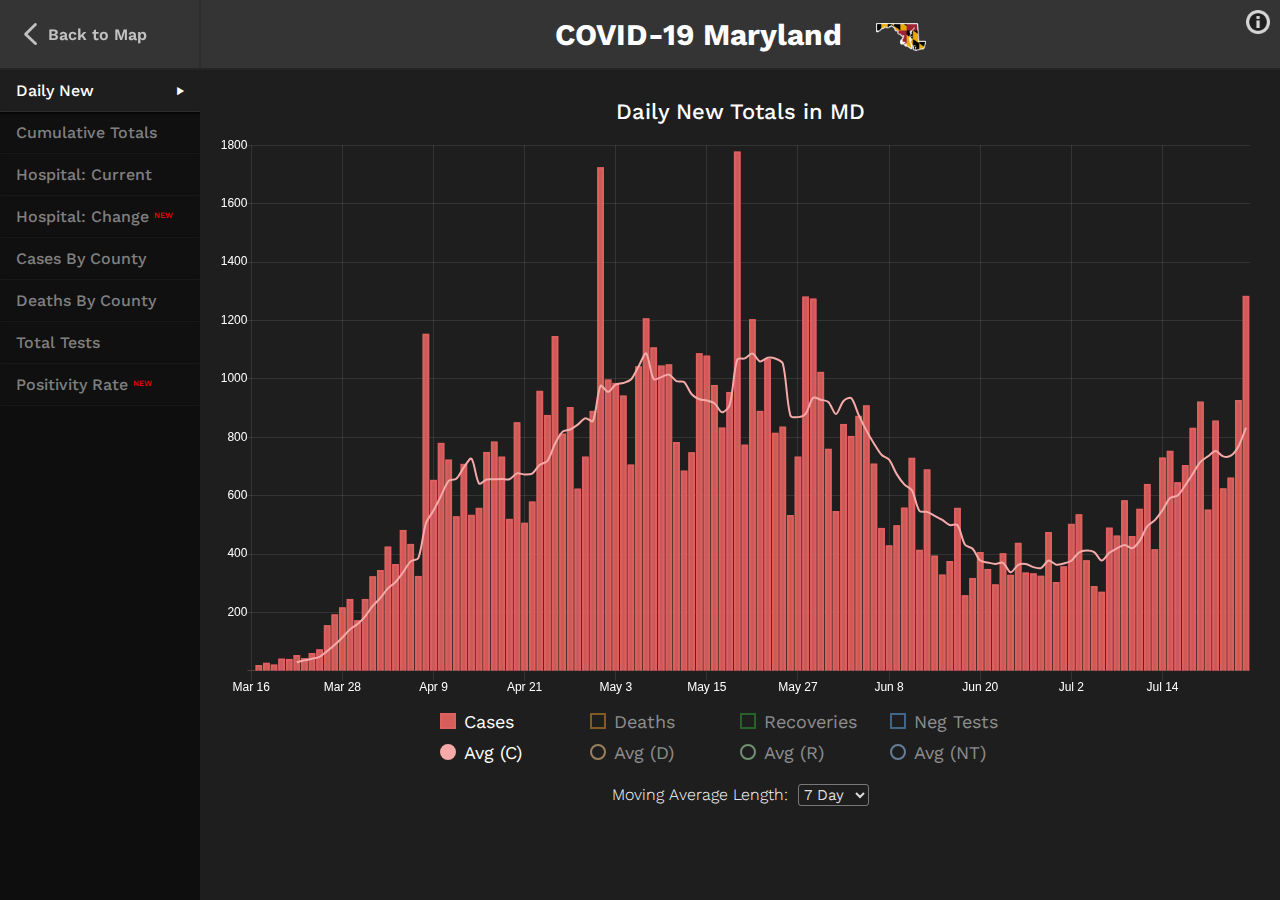
==== commit b536518f: "Updating deaths retro history" ====
--- a/charts.html
+++ b/charts.html
@@ -2,7 +2,7 @@
 <html lang="en">
 <head>
   <meta charset="utf-8">
-  <title>Charts - COVID-19 MD | Visualizing COVID-19 Case Data in Maryland and its counties</title>
+  <title>COVID-19 Maryland | Charts</title>
   
   <meta name="viewport" content="width=device-width, initial-scale=1.0, maximum-scale=1.0, user-scalable=no" />
   <meta name="description" content="COVIDMD aggregates publically available covid-19 data in the state of Maryland and attempts to graph them in useful ways. This includes total cases, deaths, and recoveries over time, daily change in cases, deaths, and recoveries, and cumulative cases totals per Maryland county.">
@@ -110,7 +110,7 @@
       <div class="container-stdcharts" id="container-stdcharts">
 
         <div id="dailychart" class="stdcharts tab-content active-tab-content">
-          <h2 class="chartTitle">Daily New Totals (State)</h2>
+          <h2 class="chartTitle">Daily New Totals in MD</h2>
           <canvas id="canvasDaily"></canvas>
           <div id="legendContainerDaily"></div>
           <div class="containerDropdownCustom">
@@ -127,13 +127,13 @@
         </div>
         
         <div id="cumulchart" class="stdcharts tab-content">
-          <h2 class="chartTitle">Cumulative Totals (State)</h2>
+          <h2 class="chartTitle">Cumulative Totals in MD</h2>
           <canvas id="canvasCumul"></canvas>
           <div id="legendContainerCumul"></div>
         </div>
 
         <div id="hospchart" class="stdcharts tab-content">
-          <h2 class="chartTitle">Current Hospitalizations (State)</h2>
+          <h2 class="chartTitle">Current Hospitalizations (Stacked)</h2>
           <canvas id="canvasHosp"></canvas>
           <div id="legendContainerHosp"></div>
         </div>
@@ -157,7 +157,7 @@
         </div>
 
         <div id="testchart" class="stdcharts tab-content">
-          <h2 class="chartTitle">Cumulative Test Data (State)</h2>
+          <h2 class="chartTitle">Cumulative Test Data (Stacked)</h2>
           <canvas id="canvasTest"></canvas>
           <div id="legendContainerTest"></div>
         </div>
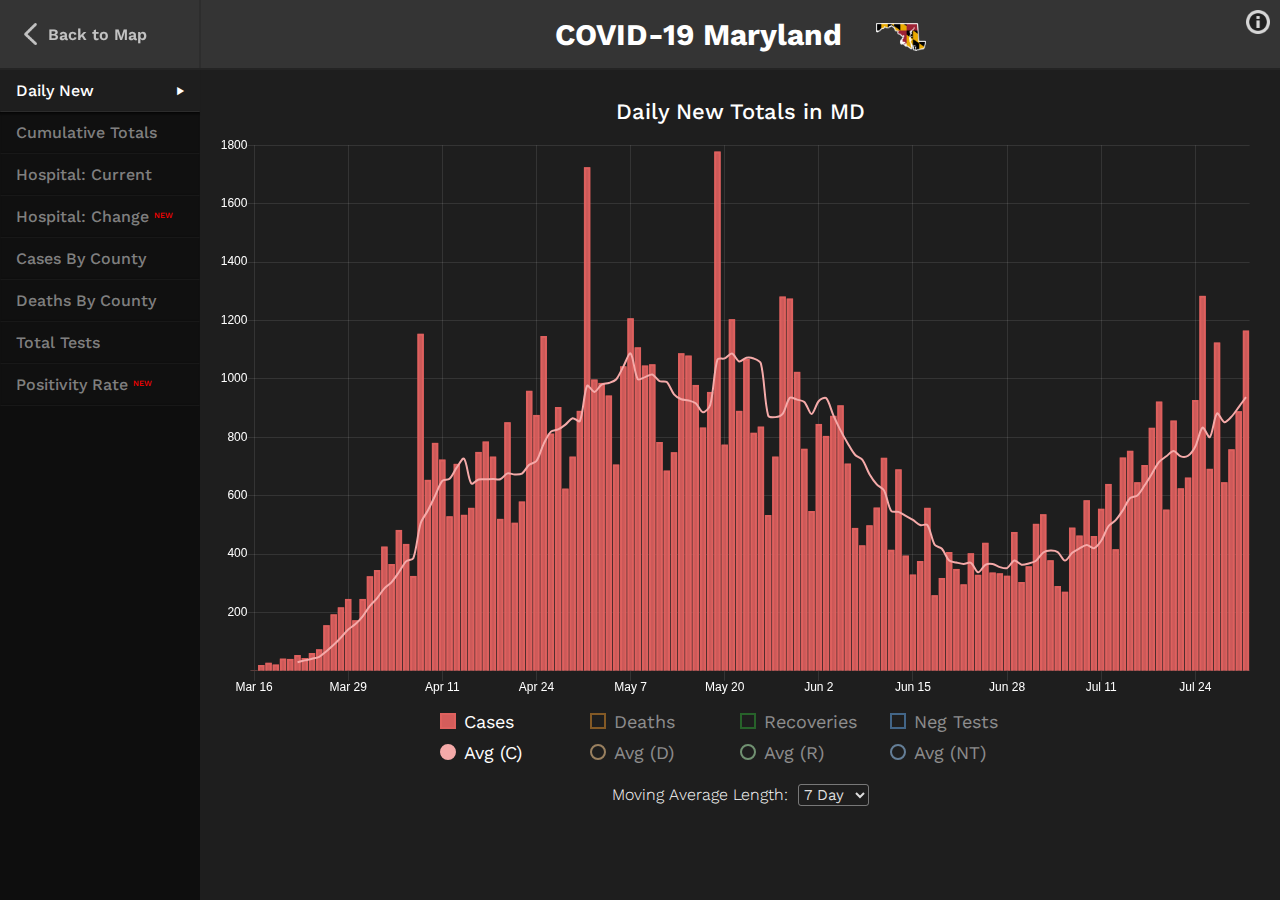
==== commit 07a07798: "Data Update 7-31-20" ====
--- a/charts.html
+++ b/charts.html
@@ -32,8 +32,6 @@
     gtag('config', 'UA-113461588-3');
   </script>
 
-
-  <!--<script type="text/javascript" src="js/leaflet.js"></script>-->
   <script type="text/javascript" src="js/Chart.bundle.js"></script>
   <script type="text/javascript" src="js/utils.js"></script>
 
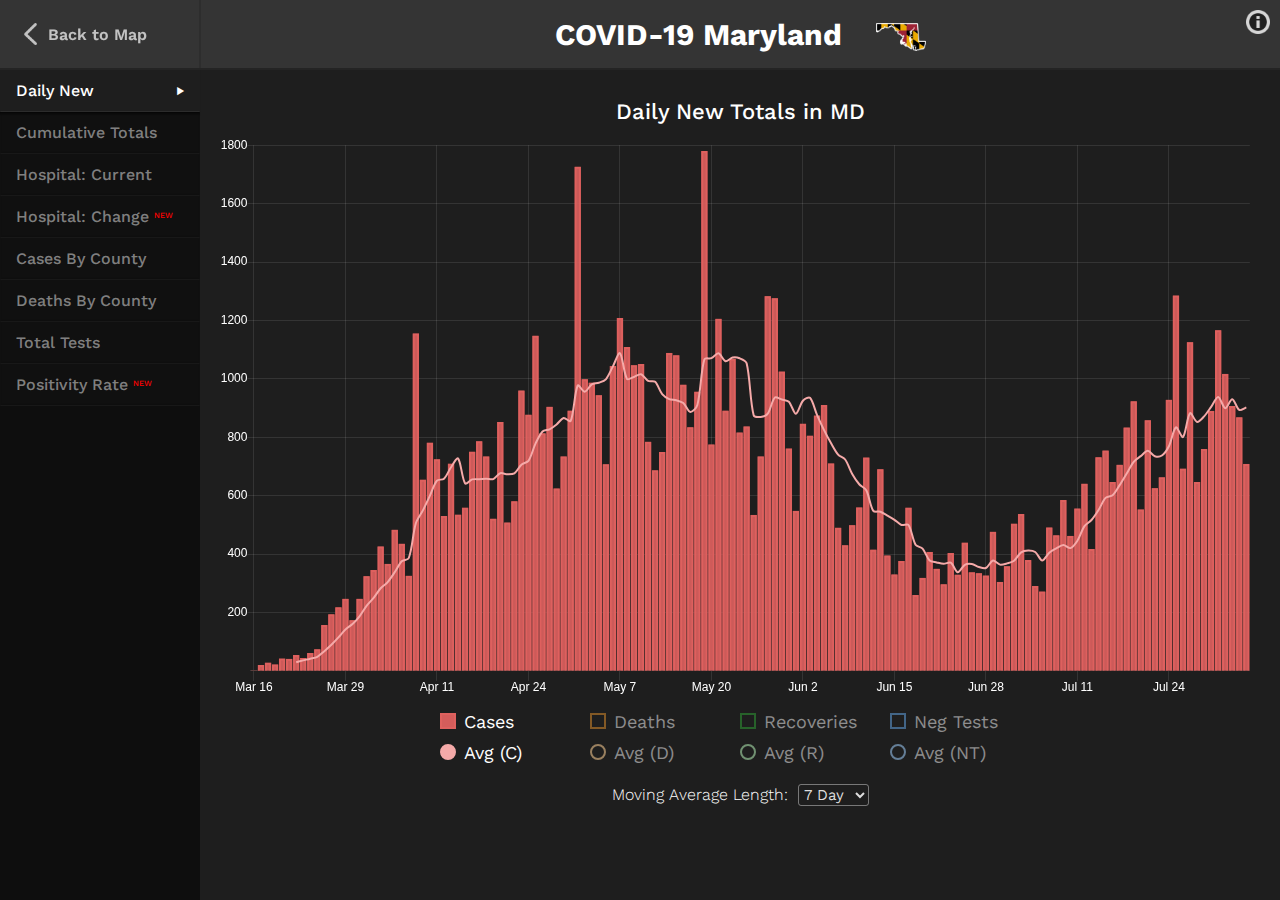
==== commit 4e848e86: "Updated meta page titles and descriptions" ====
--- a/charts.html
+++ b/charts.html
@@ -2,10 +2,10 @@
 <html lang="en">
 <head>
   <meta charset="utf-8">
-  <title>COVID-19 Maryland | Charts</title>
+  <title>Charts | COVID-19 MD</title>
   
   <meta name="viewport" content="width=device-width, initial-scale=1.0, maximum-scale=1.0, user-scalable=no" />
-  <meta name="description" content="COVIDMD aggregates publically available covid-19 data in the state of Maryland and attempts to graph them in useful ways. This includes total cases, deaths, and recoveries over time, daily change in cases, deaths, and recoveries, and cumulative cases totals per Maryland county.">
+  <meta name="description" content="COVID-19 tracker for the state of Maryland. User-friendly maps, charts, and metrics for MD coronavirus data.">
   <meta name="theme-color" content="#303030" />
   <meta property="og:image" content="img/countycasesline.png" />
   
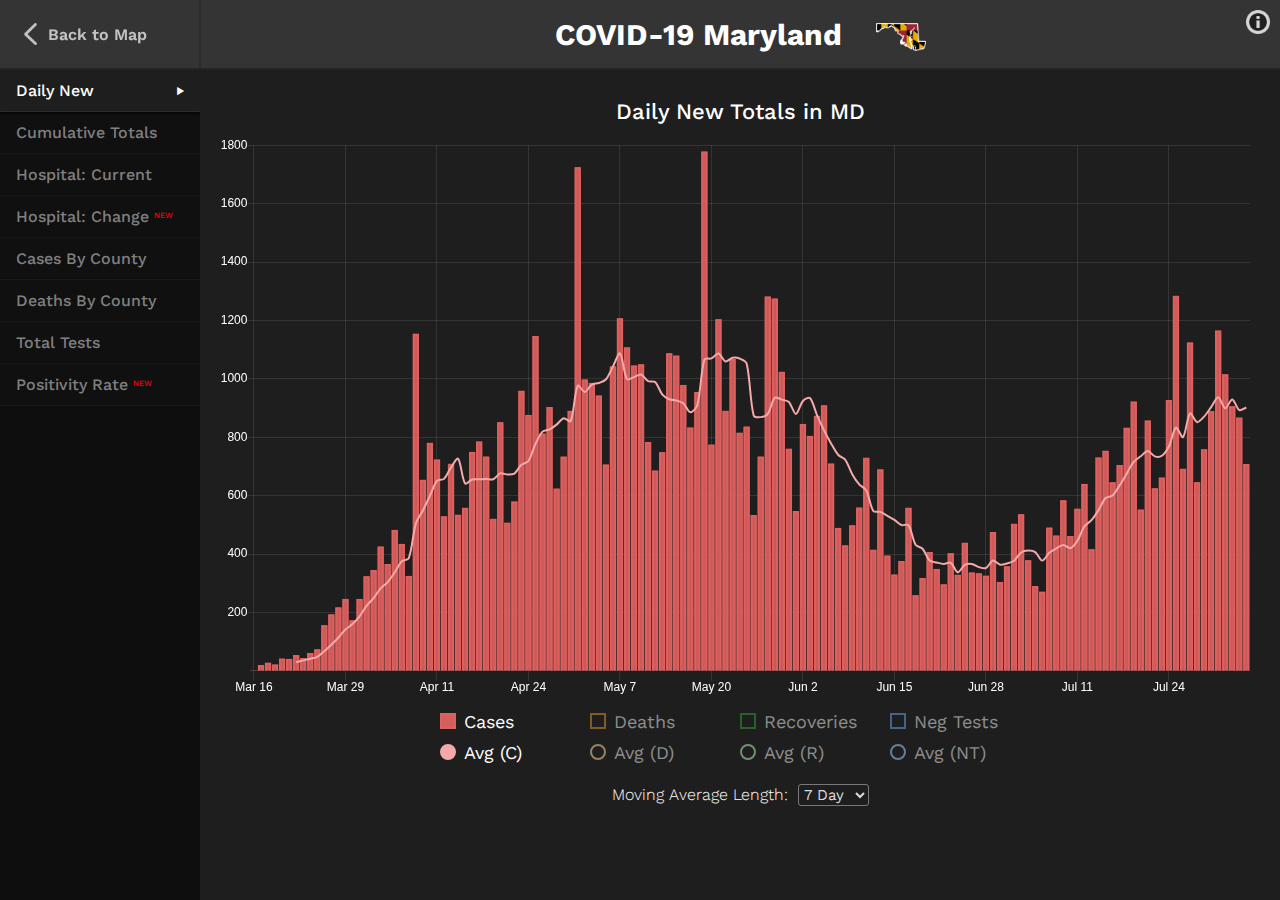
==== commit 0e90ab00: "Update titles, desc.'s, & CC to emphasize non-commercial + no affiliation" ====
--- a/charts.html
+++ b/charts.html
@@ -2,7 +2,7 @@
 <html lang="en">
 <head>
   <meta charset="utf-8">
-  <title>Charts | COVID-19 MD</title>
+  <title>Charts | COVID-19 Maryland</title>
   
   <meta name="viewport" content="width=device-width, initial-scale=1.0, maximum-scale=1.0, user-scalable=no" />
   <meta name="description" content="COVID-19 tracker for the state of Maryland. User-friendly maps, charts, and metrics for MD coronavirus data.">
@@ -12,7 +12,9 @@
   <!-- Designed and developed by T Wilson ---------->
   <!-- Contact address: mail@covidmd.info ---------------->
   
-  <!-- COVID MD (covidmd.info) by Tristan Wilson is licensed under a ------------------------>
+  <!-- This site is non-commercial, and does not seek to make money or profit in any way.---->
+  
+  <!-- This website is licensed under a ----------------------------------------------------->
   <!-- Creative Commons Attribution-NonCommercial-ShareAlike 4.0 International License.------>
   <!-- Based on data at https://en.wikipedia.org/wiki/2020_coronavirus_pandemic_in_Maryland-->
   <!-- and https://coronavirus.maryland.gov/ ------------------------------------------------>
@@ -38,7 +40,6 @@
 </head>
 
 <body>
-  
 
   <div id="container-charts">
   
@@ -54,29 +55,34 @@
         <button id="button-i" aria-label="Button to open information pane about this website and its creator"></button>
         <div id="panelDesc">
           <h2>About this Project</h2>
-          <p>COVIDMD is an attempt to track, aggregate, and display publically available COVID-19 data in a single, user friendly location </p>
+          <p>This website is an attempt to track, aggregate, and display publically available COVID-19 data in a single, user friendly location.</p>
+          <p>The project is non-commercial, and does not seek to make money or profit in any way.</p>
+          <p>This project is NOT affiliated with any organization, nor is it affiliated with the company named "CovidMD."</p>
+          <p>THIS WEBSITE DOES NOT PROVIDE MEDICAL ADVICE.</p>
+
           <h3>Data Sources</h3>
-          <p>This website aggregates data from the following public sources:</p>
+          <p>We aggregates data from the following public sources:</p>
           <ul>
             <li><a href="https://coronavirus.maryland.gov/">Maryland Department of Health</a></li>
             <li><a href="https://github.com/nytimes/covid-19-data">New York Times: COVID-19 Data Repository</a></li>
             <li><a href="https://en.wikipedia.org/wiki/2020_coronavirus_pandemic_in_Maryland">Wikipedia: 2020 Coronavirus in Maryland</a></li>
           </ul>
+
           <div class="divider"></div>
-          
-          
-          <h3>Creative Commons</h3>
+
+          <h3>Creative Commons; Non-Commercial</h3>
           <div class="ccDesc">
-            <p xmlns:dct="http://purl.org/dc/terms/" href="http://purl.org/dc/dcmitype/InteractiveResource" property="dct:title" rel="dct:type">COVID MD is licensed under:</p>
-             <a rel="license" href="http://creativecommons.org/licenses/by-nc-sa/4.0/">Creative Commons Attribution-NonCommercial-ShareAlike 4.0 International License <img alt="Creative Commons License" src="https://i.creativecommons.org/l/by-nc-sa/4.0/80x15.png"/></a>        
+            <p xmlns:dct="http://purl.org/dc/terms/" href="http://purl.org/dc/dcmitype/InteractiveResource" property="dct:title" rel="dct:type">COVID-19 Maryland is licensed under:</p>
+            <a rel="license" href="http://creativecommons.org/licenses/by-nc-sa/4.0/">Creative Commons Attribution-NonCommercial-ShareAlike 4.0 International License <img alt="Creative Commons License" src="https://i.creativecommons.org/l/by-nc-sa/4.0/80x15.png"/></a>
           </div>
-          
+
           <h3>Created By</h3>
           <p>T. Wilson</p>
           <ul>
             <li><a href="mailto:mail@covidmd.info">mail@covidmd.info</a></li>
           </ul>
         </div>
+        
       </div>
       
     </div>
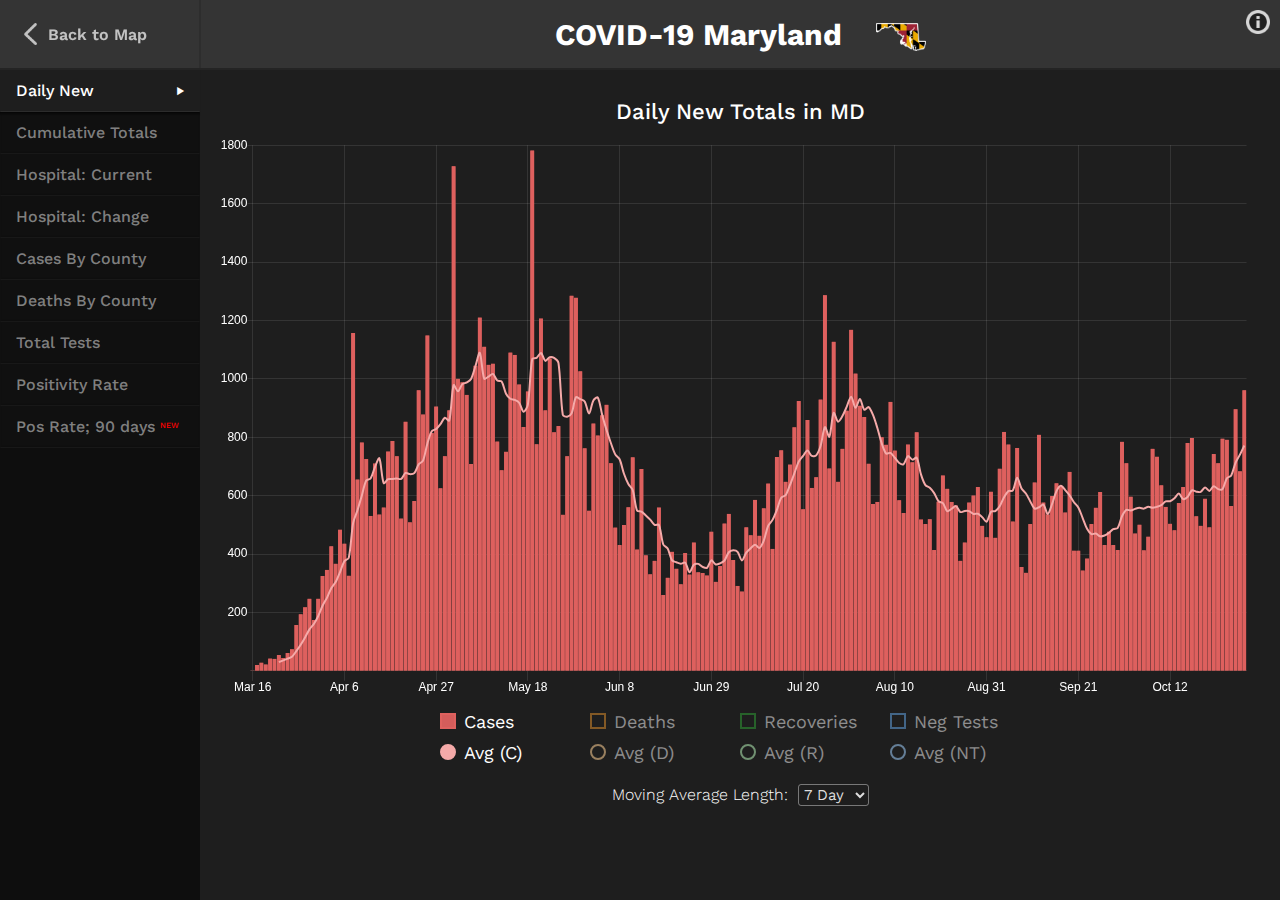
==== commit 89c6bb8e: "Added 90d pos rate chart" ====
--- a/charts.html
+++ b/charts.html
@@ -72,7 +72,7 @@
 
           <h3>Creative Commons; Non-Commercial</h3>
           <div class="ccDesc">
-            <p xmlns:dct="http://purl.org/dc/terms/" href="http://purl.org/dc/dcmitype/InteractiveResource" property="dct:title" rel="dct:type">COVID-19 Maryland is licensed under:</p>
+            <p xmlns:dct="http://purl.org/dc/terms/" href="http://purl.org/dc/dcmitype/InteractiveResource" property="dct:title" rel="dct:type">COVID-19 Maryland is offered under:</p>
             <a rel="license" href="http://creativecommons.org/licenses/by-nc-sa/4.0/">Creative Commons Attribution-NonCommercial-ShareAlike 4.0 International License <img alt="Creative Commons License" src="https://i.creativecommons.org/l/by-nc-sa/4.0/80x15.png"/></a>
           </div>
 
@@ -99,11 +99,12 @@
           <li class="toggle-tab active-tab" role="button" tabindex="0" href="#dailycases">Daily New</li>
           <li class="toggle-tab" role="button" tabindex="0" href="#totalcases">Cumulative Totals</li>
           <li class="toggle-tab" role="button" tabindex="0" href="#hospitalizations">Hospital: Current</li>
-          <li class="toggle-tab" role="button" tabindex="0" href="#dailyhospitalizations">Hospital: Change <sup class="new-tag">NEW</sup></li>
+          <li class="toggle-tab" role="button" tabindex="0" href="#dailyhospitalizations">Hospital: Change</li>
           <li class="toggle-tab" role="button" tabindex="0" href="#casesbycounty">Cases By County</li>
           <li class="toggle-tab" role="button" tabindex="0" href="#deathsbycounty">Deaths By County</li>
           <li class="toggle-tab" role="button" tabindex="0" href="#totaltests">Total Tests</li>
-          <li class="toggle-tab" role="button" tabindex="0" href="#totaltests">Positivity Rate <sup class="new-tag">NEW</sup></li>
+          <li class="toggle-tab" role="button" tabindex="0" href="#positivityrate">Positivity Rate</li>
+          <li class="toggle-tab" role="button" tabindex="0" href="#positivityrate90d">Pos Rate; 90 days <sup class="new-tag">NEW</sup></li>
         </ul>
         
       </div>
@@ -172,6 +173,12 @@
           <div id="legendContainerPosRate"></div>
         </div>
         
+        <div id="posrate90chart" class="stdcharts tab-content">
+          <h2 class="chartTitle">Positivity Rate - Last 90d; 7 Day Avg (Reported)</h2>
+          <canvas id="canvasPosRate90"></canvas>
+          <div id="legendContainerPosRate90"></div>
+        </div>
+        
         <div id="forceScrollbar"></div>
       </div>
       
@@ -184,6 +191,11 @@
   <script type="text/javascript" src="js/latest.js"></script>
   <script type="text/javascript" src="js/variables.js"></script>
   <script type="text/javascript" src="js/chartsonly.js"></script>
+  
+  <script type="text/javascript">
+  //alert(posRateNumbers90)
+  //alert(caseTimeline90)
+  </script>
   
   <!-- jQuery for controlling tabbed content-->
   <script type="text/javascript">
--- a/css/chartsonlyNewStyle.css
+++ b/css/chartsonlyNewStyle.css
@@ -342,7 +342,7 @@
   }
 
   @keyframes blinkAttention {
-    0% {background:rgba(46,46,46,1)}
+    0% {background:rgba(46,46,46,1);}
     40% {background:rgba(46,46,46,1);}
     48% {background:rgba(106,106,106,1);}
     56% {background:rgba(46,46,46,1);}
@@ -355,8 +355,8 @@
   @keyframes shrinkDown {
     0% {height:0px;}
     30% {height:0px;}
-    40% {height:342px;}
-    90% {height:342px;}
+    40% {height:376px;}
+    90% {height:376px;}
     100% {height:0px;}
   }
 
@@ -485,7 +485,7 @@
   
   .box-toggle-tabs.menuExpanded{
     position:relative;
-    height:342px;
+    height:376px;
   }
 
   .toggle-tab {
@@ -521,7 +521,8 @@
   #cntychart,
   #cntydthchart,
   #testchart,
-  #posratechart{
+  #posratechart,
+  #posrate90chart{
     max-height: calc(95vw * .7);
   } 
   .stdcharts .chartTitle{
@@ -569,7 +570,8 @@
 #legendContainerTest,
 #legendContainerHosp,
 #legendContainerDailyHosp,
-#legendContainerPosRate{
+#legendContainerPosRate,
+#legendContainerPosRate90{
   width:100%;
   height:auto;
   z-index:3000;
@@ -578,7 +580,8 @@
 #legendContainerTest,
 #legendContainerHosp,
 #legendContainerDailyHosp,
-#legendContainerPosRate{
+#legendContainerPosRate,
+#legendContainerPosRate90{
   max-width:600px;
   margin:15px auto 7.5px auto;
 }
@@ -593,7 +596,8 @@
 #legendContainerTest> ul,
 #legendContainerHosp> ul,
 #legendContainerDailyHosp> ul,
-#legendContainerPosRate > ul{
+#legendContainerPosRate > ul,
+#legendContainerPosRate90 > ul{
   display:flex;
   justify-content:center;
   flex-flow: row wrap;
@@ -606,7 +610,8 @@
 #legendContainerTest li,
 #legendContainerHosp li,
 #legendContainerDailyHosp li,
-#legendContainerPosRate li{
+#legendContainerPosRate li,
+#legendContainerPosRate90 li{
   display:block;
   flex-grow:0;
   cursor: pointer;
@@ -620,7 +625,8 @@
 #legendContainerTest li,
 #legendContainerHosp li,
 #legendContainerDailyHosp li,
-#legendContainerPosRate li{
+#legendContainerPosRate li,
+#legendContainerPosRate90 li{
   flex-basis:auto;
   padding:5px 20px;
 }
@@ -635,7 +641,8 @@
 #legendContainerTest li.hiddentrue,
 #legendContainerHosp li.hiddentrue,
 #legendContainerDailyHosp li.hiddentrue,
-#legendContainerPosRate li.hiddentrue{
+#legendContainerPosRate li.hiddentrue,
+#legendContainerPosRate90 li.hiddentrue{
   color:rgba(255,255,255,0.5)
 } 
 
@@ -644,7 +651,8 @@
 #legendContainerTest li:hover,
 #legendContainerHosp li:hover,
 #legendContainerDailyHosp li:hover,
-#legendContainerPosRate li:hover{
+#legendContainerPosRate li:hover,
+#legendContainerPosRate90 li:hover{
   text-decoration:underline;
 }
 
@@ -658,6 +666,13 @@
 #legendContainerDaily li:nth-child(6) {order:2;}
 #legendContainerDaily li:nth-child(7) {order:3;}
 #legendContainerDaily li:nth-child(8) {order:4;}
+
+/* -- Uncomment when Moving Avg Line is Added to Daily Hosp -- */
+/*
+#legendContainerDailyHosp li:nth-child(1) {order:3;}
+#legendContainerDailyHosp li:nth-child(2) {order:1;}
+#legendContainerDailyHosp li:nth-child(3) {order:2;}
+*/
 
 /* - Daily Legend Item Shape Style (Also ".legendSquareDaily") - */
 #legendContainerCumul li span,
@@ -665,7 +680,8 @@
 #legendContainerTest li span,
 #legendContainerHosp li span,
 #legendContainerDailyHosp li span,
-#legendContainerPosRate li span{
+#legendContainerPosRate li span,
+#legendContainerPosRate90 li span{
   position: relative;
   display:inline-block;
   margin:0 7.5px -1px 0;
@@ -684,7 +700,8 @@
 #legendContainerTest li:hover span,
 #legendContainerHosp li:hover span,
 #legendContainerDailyHosp li:hover span,
-#legendContainerPosRate li:hover span{
+#legendContainerPosRate li:hover span,
+#legendContainerPosRate90 li:hover span{
   border:2px solid;
   filter:brightness(90%);
 }
@@ -694,7 +711,8 @@
 #legendContainerTest li.hiddentrue span,
 #legendContainerHosp li.hiddentrue span,
 #legendContainerDailyHosp li.hiddentrue span,
-#legendContainerPosRate li.hiddentrue span{
+#legendContainerPosRate li.hiddentrue span,
+#legendContainerPosRate90 li.hiddentrue span{
   border:2px solid;
   background:transparent !important;
   filter:brightness(60%);
@@ -705,7 +723,8 @@
 #legendContainerTest li.hiddentrue:hover span,
 #legendContainerHosp li.hiddentrue:hover span,
 #legendContainerDailyHosp li.hiddentrue:hover span,
-#legendContainerPosRate li.hiddentrue:hover span{
+#legendContainerPosRate li.hiddentrue:hover span,
+#legendContainerPosRate90 li.hiddentrue:hover span{
     filter:brightness(80%);
 }
 
@@ -719,14 +738,17 @@
 #legendContainerDaily li:nth-child(7) span {border-radius:0%;}
 #legendContainerDaily li:nth-child(8) span {border-radius:0%;}
 
-
-@media (max-width: 991px){
-
-}
-
-@media (max-width: 767px){
-
-}
+/* -- Uncomment when Moving Avg Line is Added to Daily Hosp -- */
+/* #legendContainerDailyHosp li:nth-child(2) span {border-radius:0%;} */
+/* #legendContainerDailyHosp li:nth-child(3) span {border-radius:0%;} */
+
+/* -- Delete when Moving Avg Line is Added to Daily Hosp -- */
+#legendContainerDailyHosp li:nth-child(1) span {border-radius:0%;}
+#legendContainerDailyHosp li:nth-child(2) span {border-radius:0%;}
+
+/*@media (max-width: 991px){}
+
+@media (max-width: 767px){}*/
 
 @media (max-width: 575px){
   #legendContainerCumul> ul,
@@ -734,7 +756,8 @@
   #legendContainerTest> ul,
   #legendContainerHosp> ul,
   #legendContainerDailyHosp> ul,
-  #legendContainerPosRate> ul{
+  #legendContainerPosRate> ul,
+  #legendContainerPosRate90> ul{
     padding:0 2%;
   }
   #legendContainerDaily> ul{
@@ -749,7 +772,8 @@
   #legendContainerTest> ul,
   #legendContainerHosp> ul,
   #legendContainerDailyHosp ul,
-  #legendContainerPosRate > ul{
+  #legendContainerPosRate > ul,
+  #legendContainerPosRate90> ul{
     justify-content:center;
   }
 
@@ -758,7 +782,8 @@
   #legendContainerTest li,
   #legendContainerHosp li,
   #legendContainerDailyHosp li,
-  #legendContainerPosRate li{
+  #legendContainerPosRate li,
+  #legendContainerPosRate90 li{
     font-size:16px;
     padding:5px 0px;
   }
@@ -782,7 +807,8 @@
   #legendContainerDailyHosp li{
     flex-basis:40%;
   }  
-  #legendContainerPosRate li{
+  #legendContainerPosRate li,
+  #legendContainerPosRate90 li{
     flex-basis:auto;
   }  
   #legendContainerCumul li span,
@@ -790,7 +816,8 @@
   #legendContainerTest li span,
   #legendContainerHosp li span,
   #legendContainerDailyHosp li span,
-  #legendContainerPosRate li span{
+  #legendContainerPosRate li span,
+  #legendContainerPosRate90 li span{
     margin:0 5px -1px 0;
     height:14px;
     width:14px;
@@ -807,7 +834,8 @@
   #legendContainerTest li,
   #legendContainerHosp li,
   #legendContainerDailyHosp li,
-  #legendContainerPosRate li{
+  #legendContainerPosRate li,
+  #legendContainerPosRate90 li{
     font-size:14px;
   }
 }
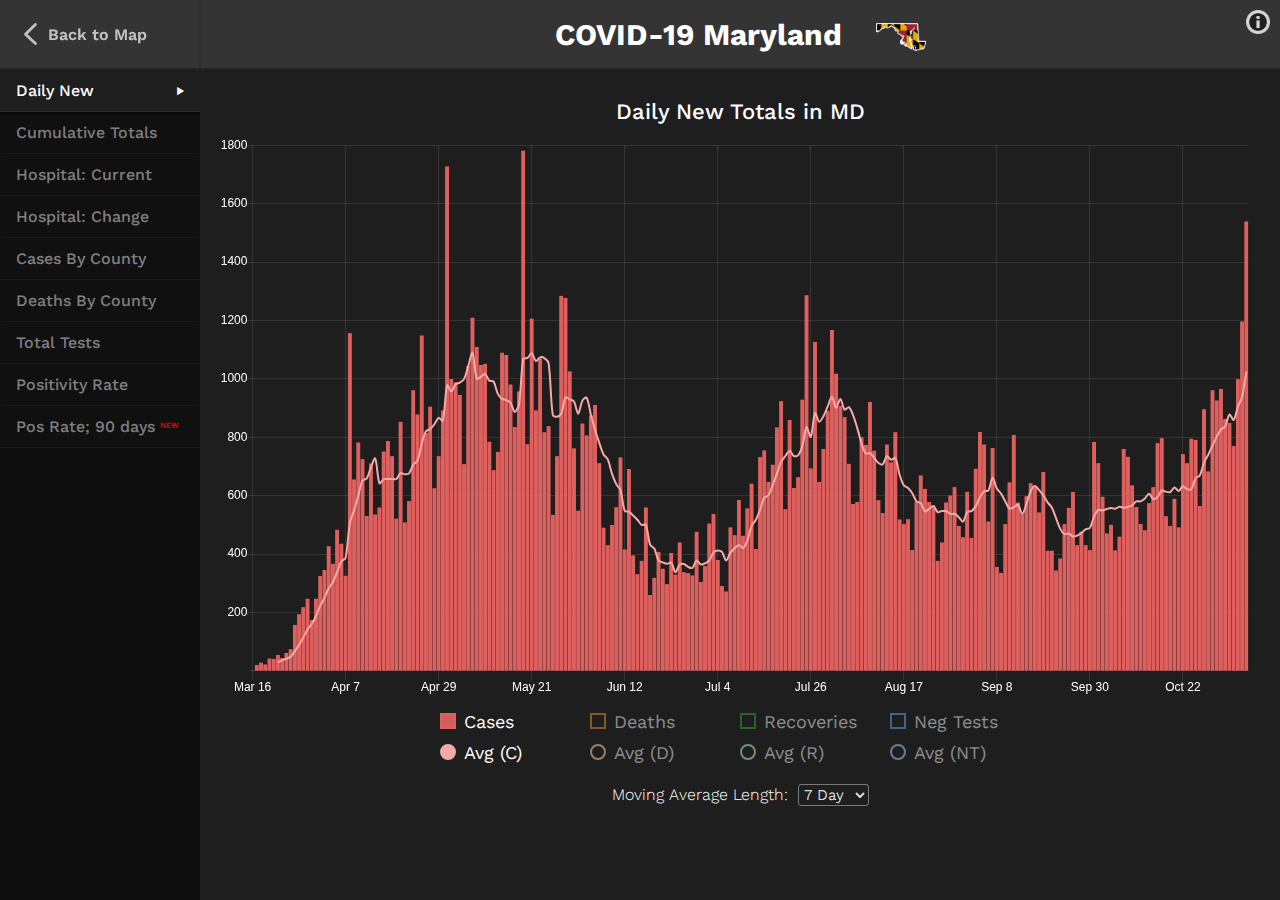
==== commit 74384fd7: "Fix "i" info panel typo" ====
--- a/charts.html
+++ b/charts.html
@@ -56,7 +56,7 @@
         <div id="panelDesc">
           <h2>About this Project</h2>
           <p>This website is an attempt to track, aggregate, and display publically available COVID-19 data in a single, user friendly location.</p>
-          <p>The project is non-commercial, and does not seek to make money or profit in any way.</p>
+          <p>This project is non-commercial, and does not seek to make money or profit in any way.</p>
           <p>This project is NOT affiliated with any organization, nor is it affiliated with the company named "CovidMD."</p>
           <p>THIS WEBSITE DOES NOT PROVIDE MEDICAL ADVICE.</p>
 
